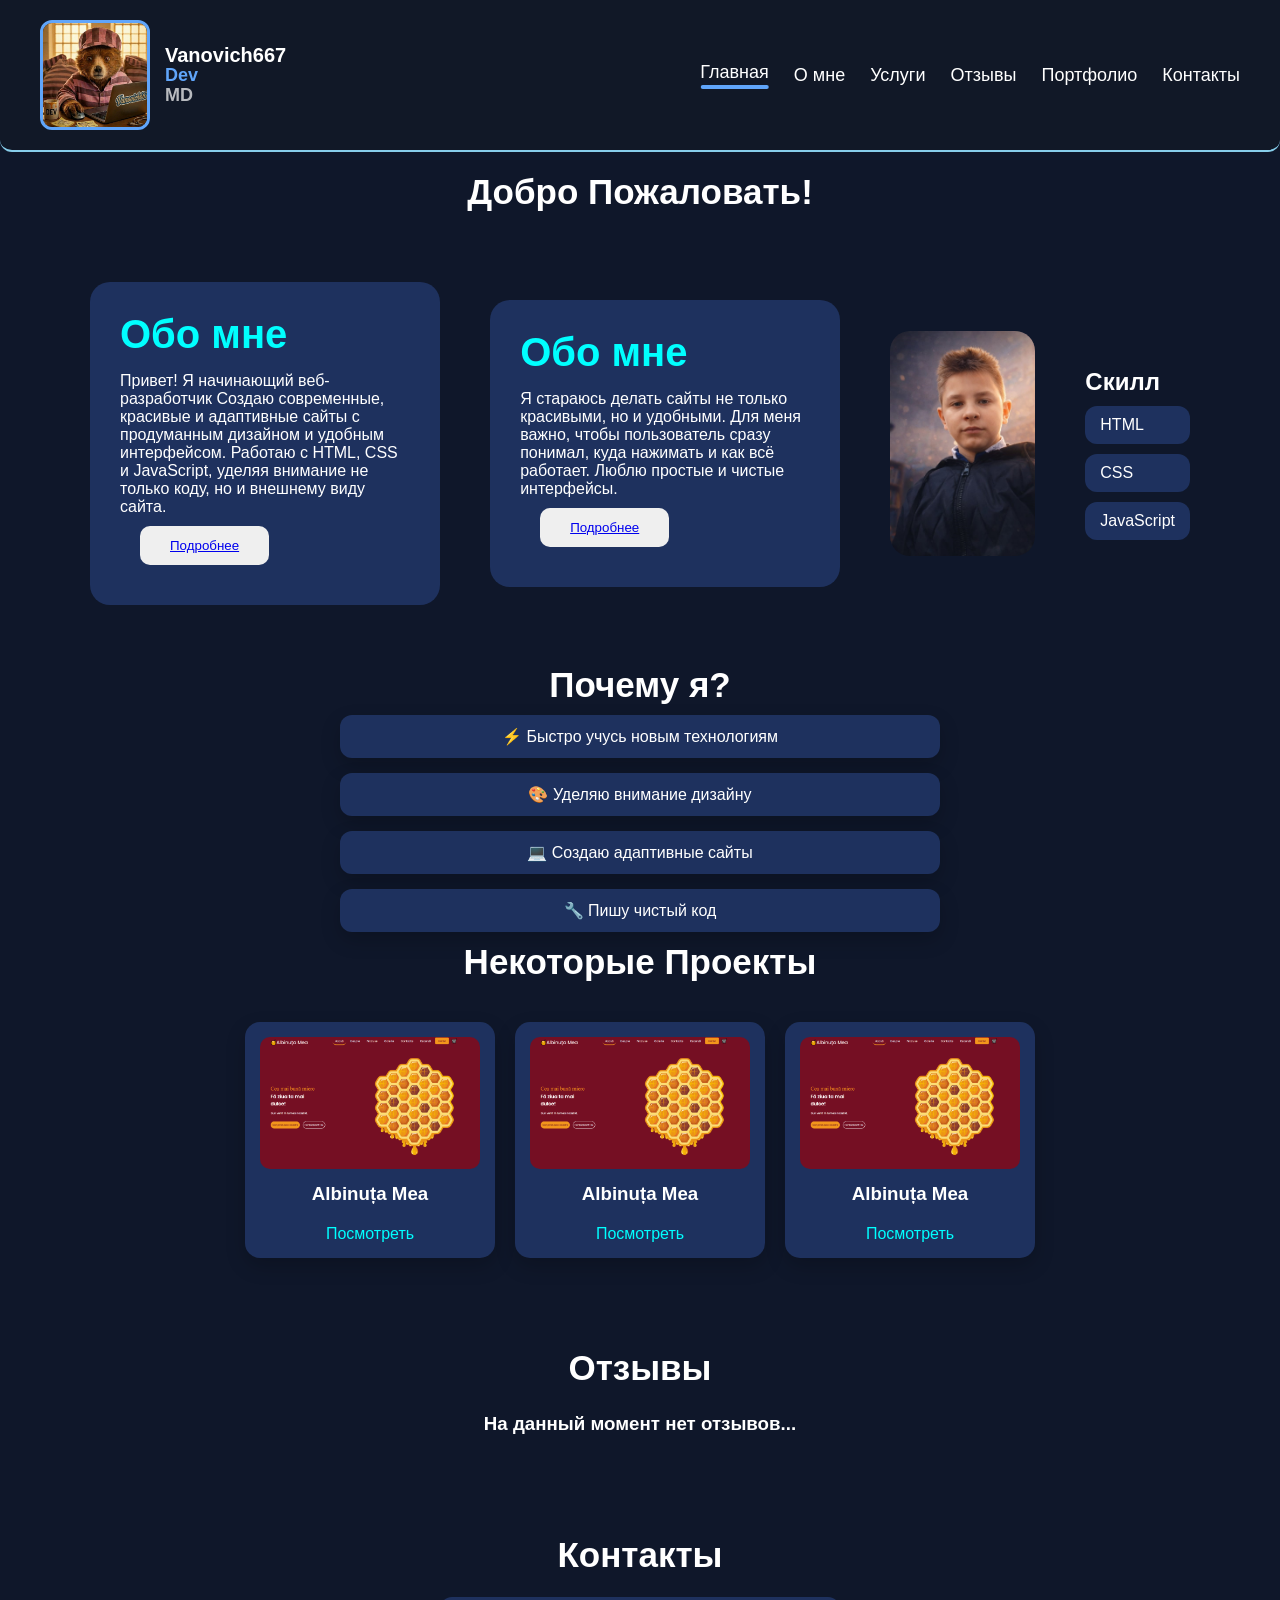
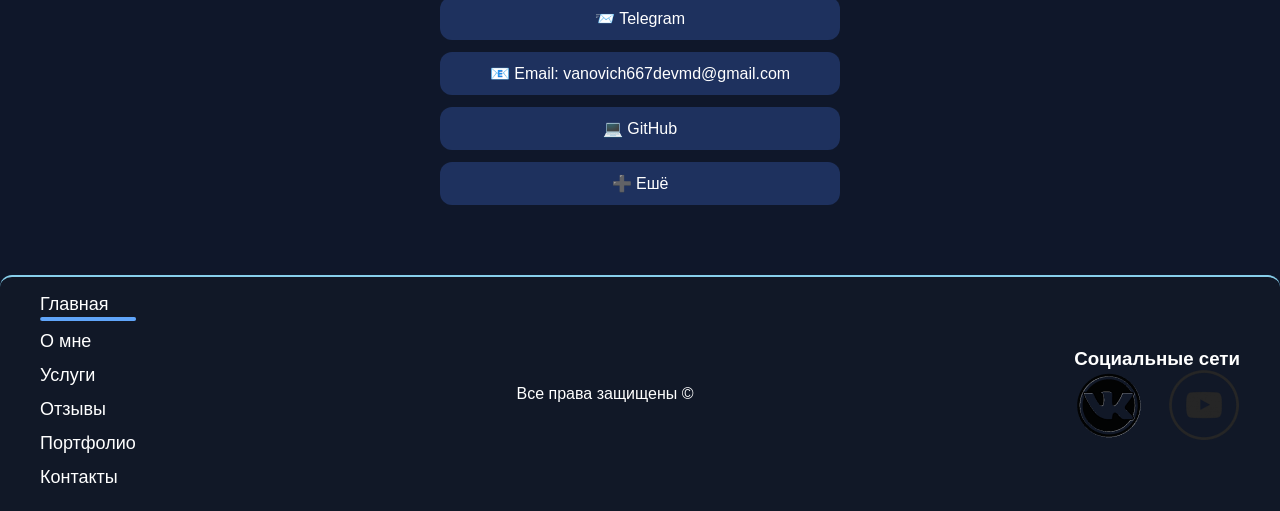
==== index.html @ cbd2749c "Add files via upload" ====
<!DOCTYPE html>
<html lang="ru">
<head>
    <meta charset="UTF-8">
    <meta name="viewport" content="width=device-width, initial-scale=1.0">
    <title>Vanovich667 Dev MD</title>

    <link rel="icon" href="favicon.ico">
    <link rel="icon" type="image/png" href="img/Logo.jpeg">

    <link rel="stylesheet" href="css/styles.css">
</head>
<body>

<header>
    <div class="logo">
    <img src="../img/Logo.jpeg" alt="Logo">

    <div class="logo-text">
        <span>Vanovich667</span>
        <span>Dev</span>
        <span>MD</span>
    </div>
</div>

    <nav class="menu" id="menu">
        <a href="index.html" class="active">Главная</a>
        <a href="pages/about.html">О мне</a>
        <a href="pages/services.html">Услуги</a>
        <a href="pages/reviews.html">Отзывы</a>
        <a href="pages/portfolio.html">Портфолио</a>
        <a href="pages/contacts.html">Контакты</a>
    </nav>

    <div class="burger" id="burger" onclick="openMenu()">
        <span></span>
        <span></span>
        <span></span>
    </div>
</header>

<main>
    <h2 class="first">Добро Пожаловать!</h2>
    <section class="hero">
    <div class="hero-content">

        <div class="card">
            <h1>Обо мне</h1>

            <p>
                Привет! Я начинающий веб-разработчик
                Создаю современные, красивые и адаптивные сайты с продуманным дизайном и удобным интерфейсом. Работаю с HTML, CSS и JavaScript, уделяя внимание не только коду, но и внешнему виду сайта.
            </p>

            <button><a href="pages/about.html">Подробнее</a></button>
        </div>

        <div class="card">
            <h1>Обо мне</h1>

            <p>
                Я стараюсь делать сайты не только красивыми, но и удобными. Для меня важно, чтобы пользователь сразу понимал, куда нажимать и как всё работает. Люблю простые и чистые интерфейсы.
            </p>

            <button><a href="pages/about.html">Подробнее</a></button>
        </div>

        <div class="hero-image">
            <img src="img/HeroIMG.jpeg" alt="Фото">
        </div>

        <div class="skills">
            <h2>Скилл</h2>
    <span>HTML</span>
    <span>CSS</span>
    <span>JavaScript</span>
    </div>

    </div>
</section>


<section class="whyI">
    <h2>Почему я?</h2>

    <div class="features">
    <div class="feature">⚡ Быстро учусь новым технологиям</div>
    <div class="feature">🎨 Уделяю внимание дизайну</div>
    <div class="feature">💻 Создаю адаптивные сайты</div>
    <div class="feature">🔧 Пишу чистый код</div>
</div>
</section>

<section class="projectsSec">
    <h2>Некоторые Проекты</h2>

    <div class="projects">

    <div class="project">
        <img src="img/Miere.png" alt="Проект 1">
        <h3>Albinuța Mea</h3>
        <a href="https://maxim604.github.io/Miere/" target="_blank">Посмотреть</a>
    </div>

    <div class="project">
        <img src="img/Miere.png" alt="Проект 1">
        <h3>Albinuța Mea</h3>
        <a href="https://maxim604.github.io/Miere/" target="_blank">Посмотреть</a>
    </div>

    <div class="project">
        <img src="img/Miere.png" alt="Проект 1">
        <h3>Albinuța Mea</h3>
        <a href="https://maxim604.github.io/Miere/" target="_blank">Посмотреть</a>
    </div>

</div>
</section>

<section class="reviews">

    <div class="reviews">
    <h2>Отзывы</h2>

    <h3>На данный момент нет отзывов...</h3>

    <!-- <div class="review">
        <p>“Отличный начинающий разработчик, делает аккуратные и красивые сайты.”</p>
        <span>— Друг / клиент</span>
    </div>

    <div class="review">
        <p>“Хорошо понимает дизайн и быстро учится новым технологиям.”</p>
        <span>— Учебный проект</span>
    </div>

    <div class="review">
        <p>“Сайт получился современным и удобным.”</p>
        <span>— Пользователь</span>
    </div>
</div> -->
</section>

<section class="contacts">

    <div class="contact">
    <h2>Контакты</h2>

    <a href=" https://t.me/vanovich667devmd" target="_blank">📨 Telegram</a>
    <a href="https://mail.google.com/mail/" target="_blank">📧 Email: vanovich667devmd@gmail.com</a>
    <a href="https://github.com/vano604" target="_blank">💻 GitHub</a>
    <a href="pages/contacts.html">➕ Ешё</a>
    </div>

</section>

</main>

<footer>
    <nav class="menu2" id="menu2">
        <a href="index.html" class="active">Главная</a>
        <a href="pages/about.html">О мне</a>
        <a href="pages/services.html">Услуги</a>
        <a href="pages/reviews.html">Отзывы</a>
        <a href="pages/portfolio.html">Портфолио</a>
        <a href="pages/contacts.html">Контакты</a>
    </nav>

    <div class="prava">
        <p>Все права защищены &copy;</p>
    </div>

    <div class="socials">
        <h3>Социальные сети</h3>

        <div class="social">
        <a href="https://vk.com/page-777107_28406709" target="_blank" class="vk-link">
            <img src="img/vklogo.png" class="img1">
            <img src="img/vklogo2.png" class="img2">
        </a>
        <a href="https://www.youtube.com/@Vanovich667" target="_blank" class="yt-link">
            <img src="img/ytlogo.png" class="img1">
            <img src="img/ytlogo2.png" class="img2">
        </a>
        </div>
    </div>

</footer>

<div class="overlay" id="overlay"></div>

<script src="js/script.js"></script>
</body>
</html>
---- css/styles.css ----
*{
    margin:0;
    padding:0;
    box-sizing:border-box;
}

body{
    font-family:Arial,sans-serif;
    background:#0f172a;
    color:white;
}

img {
    max-width: 100%;
    max-height: 100%;
}


header{
    display:flex;
    justify-content:space-between;
    align-items:center;
    padding:20px 40px;
    background:#111827;
    border-bottom: 2px solid skyblue;
    border-radius: 0 0 12px 12px;
    margin-bottom: 20px;
}

main {
    min-height: 100vh;
}

footer{
    margin-top: 20px;
    display:flex;
    justify-content:space-between;
    align-items:center;
    padding:20px 40px;
    background:#111827;
    border-top: 2px solid skyblue;
    border-radius: 12px 12px 0 0;
}

footer .menu2{
    display:flex;
    flex-direction:column;
    gap:10px;
}

.logo{
    display:flex;
    align-items:center;
    gap:15px;
}

/* картинка */
.logo img{
    width:110px;
    height:110px;

    border:3px solid #60a5fa;
    border-radius:12px;

    object-fit:cover;
}

/* текст */
.logo-text{
    display:flex;
    flex-direction:column;
    line-height:1.1;
}

/* каждое слово */
.logo-text span{
    font-size:18px;
    font-weight:600;
}

/* можно сделать разный стиль */
.logo-text span:first-child{
    font-size:20px;
}

.logo-text span:nth-child(2){
    color:#60a5fa;
}

.logo-text span:nth-child(3){
    opacity:0.7;
}

/* Меню на ПК */

.menu{
    display:flex;
    gap:25px;
}

.menu a{
    position:relative;

    color:white;
    text-decoration:none;
    font-size:18px;

    transition:0.3s;
}

.menu2{
    display:flex;
    gap:25px;
}

.menu2 a{
    position:relative;

    color:white;
    text-decoration:none;
    font-size:18px;
    margin-bottom: 3px;

    transition:0.3s;
}

/* Линия снизу */
.menu a::after{
    content:"";

    position:absolute;
    left:50%;
    bottom:-6px;

    width:0;
    height:4px;

    background:#60a5fa;

    border-radius:20px;

    transform:translateX(-50%);
    transition:0.3s;
}

/* Hover */
.menu a:hover{
    transform:translateY(-3px);
}

/* Появление линии */
.menu a:hover::after{
    width:100%;
}

/* ACTIVE (главное добавление) */

.menu a.active::after{
    width:100%;
}

.menu a.active{
    transform:translateY(-3px);
}

/*=====*/

.menu2 a::after{
    content:"";

    position:absolute;
    left:50%;
    bottom:-6px;

    width:0;
    height:4px;

    background:#60a5fa;

    border-radius:20px;

    transform:translateX(-50%);
    transition:0.3s;
}

/* Hover */
.menu2 a:hover{
    transform:translateY(-3px);
}

/* Появление линии */
.menu2 a:hover::after{
    width:100%;
}

/* ACTIVE (главное добавление) */

.menu2 a.active::after{
    width:100%;
}

.menu2 a.active{
    transform:translateY(-3px);
}

/* Бургер */

.burger{
    display:none;
    width:35px;
    cursor:pointer;
    z-index:1001;
}

.burger span{
    display:block;
    height:4px;
    background:white;
    margin:6px 0;
    transition:.3s;
}

.burger.activated span:nth-child(1){
    transform:rotate(45deg) translate(7px,7px);
}

.burger.activated span:nth-child(2){
    opacity:0;
}

.burger.activated span:nth-child(3){
    transform:rotate(-45deg) translate(7px,-7px);
}

/* Затемнение */

.overlay{
    position:fixed;
    inset:0;
    background:rgba(0,0,0,.2);
    backdrop-filter:blur(8px);

    opacity:0;
    visibility:hidden;

    transition:.3s;
}

.overlay.show{
    opacity:1;
    visibility:visible;
}

.prava {
    margin: 20px 25px;
}

.social {
    display: flex;
    gap: 25px;
}

/* vk */

.vk-link{
    position:relative;
    display:inline-block;
}

/* обе картинки */
.vk-link img{
    width:70px;
    transition:0.3s;
    display:block;
}

/* вторая картинка сверху первой */
.img2{
    position:absolute;
    top:0;
    left:0;

    opacity:0;
}

/* hover эффект */
.vk-link:hover .img1{
    opacity:0;
}

.vk-link:hover .img2{
    opacity:1;
}

/* yt */

.yt-link{
    position:relative;
    display:inline-block;
}

/* обе картинки */
.yt-link img{
    width:70px;
    transition:0.3s;
    display:block;
}

/* вторая картинка сверху первой */
.img2{
    position:absolute;
    top:0;
    left:0;

    opacity:0;
}

/* hover эффект */
.yt-link:hover .img1{
    opacity:0;
}

.yt-link:hover .img2{
    opacity:1;
}

/* Hero Div */

.first {
    text-align: center;
    font-size: 35px;
    margin: 20px 30px;
}

.hero {
    display: flex;
    align-items: center;
    justify-content: center;
    padding: 50px;
}

.hero-content {
    display: flex;
    align-items: center;
    justify-content: center;
    gap: 50px;
    width: 100%;
    max-width: 1100px;
}

.card {
    background: #1e315e;
    padding: 30px;
    border-radius: 20px;
    width: 60%;
    max-width: 500px;
}

.card h1 {
    margin-bottom: 15px;
    font-size: clamp(28px, 4vw, 40px);
    color: aqua;
}

.card button {
    padding: 12px 30px;
    border: none;
    border-radius: 10px;
    cursor: pointer;
    margin: 10px 20px;
}

.hero-image img {
    width: clamp(180px, 25vw, 300px);
    border-radius: 20px;
    display: block;
}

.skills {
    display: flex;
    flex-direction: column;
    gap: 10px;
    margin-top: 20px;
}

.skills span {
    background: #1e315e;
    padding: 10px 15px;
    border-radius: 12px;
}

.whyI h2 {
    text-align: center;
    font-size: 35px;
    margin: 10px 20px;
}

.features {
    display: flex;
    flex-direction: column;
    align-items: center;
    gap: 15px;
}

.feature {
    background: #1e315e;
    color: white;
    padding: 12px 18px;
    border-radius: 12px;
    box-shadow: 0 8px 20px rgba(0,0,0,0.2);
    font-size: 16px;

    width: 90%;
    max-width: 600px;

    text-align: center;
    transition: 0.3s ease;
}

.feature:hover {
    transform: translateX(8px);
    background: #2a467f;
}

.projectsSec h2 {
    text-align: center;
    font-size: 35px;
    margin: 10px 20px;
}

.projects {
    display: flex;
    flex-wrap: wrap;
    justify-content: center;
    gap: 20px;
    margin-top: 40px;
}

.project {
    background: #1e315e;
    border-radius: 15px;
    padding: 15px;
    width: 250px;
    text-align: center;
    box-shadow: 0 8px 20px rgba(0,0,0,0.2);
    transition: 0.3s ease;
}

.project:hover {
    transform: translateY(-8px);
    background: #2a467f;
}

.project img {
    width: 100%;
    border-radius: 10px;
}

.project h3 {
    margin: 10px 0;
    color: white;
}

.project a {
    display: inline-block;
    margin-top: 5px;
    color: aqua;
    text-decoration: none;
}

.project a:hover {
    text-decoration: underline;
}

.reviews h2 {
    text-align: center;
    font-size: 35px;
    margin: 10px 20px;
}

.reviews {
    display: flex;
    flex-direction: column;
    align-items: center;
    gap: 15px;
    margin-top: 40px;
}

.review {
    background: #1e315e;
    color: white;
    padding: 15px 18px;
    border-radius: 12px;
    width: 90vw;
    max-width: 600px;
    text-align: center;
    box-shadow: 0 8px 20px rgba(0,0,0,0.2);
    transition: 0.3s ease;
}

.review p {
    margin-bottom: 10px;
    color: #ddd;
}

.review span {
    font-size: 14px;
    color: aqua;
}

.review:hover {
    transform: translateX(8px);
    background: #2a467f;
}

.contacts h2 {
    text-align: center;
    font-size: 35px;
    margin: 10px 20px;
}

.contact {
    display: flex;
    flex-direction: column;
    align-items: center;
    gap: 12px;
    margin-top: 40px;
}

.contact a {
    background: #1e315e;
    color: white;
    padding: 12px 18px;
    border-radius: 12px;
    width: 90vw;
    max-width: 400px;
    text-align: center;
    text-decoration: none;
    transition: 0.3s ease;
}

.contact a:hover {
    transform: translateX(8px);
    background: #2a467f;
}

.reviews-page h1, .reviews-page h2 {
    text-align: center;
    font-size: 35px;
    margin: 10px 20px;
}

.portfolio {
    text-align: center;
    padding: 50px;
}

.portfolio h1 {
    color: white;
    margin-bottom: 30px;
}

.portfolio-grid {
    display: flex;
    flex-wrap: wrap;
    justify-content: center;
    gap: 20px;
}

.project {
    background: #1e315e;
    width: 250px;
    border-radius: 15px;
    padding: 15px;
    color: white;
    box-shadow: 0 8px 20px rgba(0,0,0,0.2);
    transition: 0.3s ease;
}

.project:hover {
    transform: translateY(-8px);
    background: #2a467f;
}

.project img {
    width: 100%;
    border-radius: 10px;
}

.project h3 {
    margin: 10px 0;
}

.project p {
    font-size: 14px;
    color: #ccc;
}

.project a {
    display: inline-block;
    margin-top: 10px;
    color: aqua;
    text-decoration: none;
}


.contact {
    text-align: center;
    padding: 50px;
    color: white;
}

.contact h1 {
    margin-bottom: 30px;
}

.info-blocks {
    display: flex;
    justify-content: center;
    gap: 20px;
    flex-wrap: wrap;
    margin-bottom: 30px;
}

.info-card {
    background: #1e315e;
    padding: 20px;
    border-radius: 15px;
    width: 250px;
    box-shadow: 0 8px 20px rgba(0,0,0,0.2);
    transition: 0.3s;
}

.info-card:hover {
    transform: translateY(-5px);
    background: #2a467f;
}

.contact-form {
    display: flex;
    flex-direction: column;
    gap: 15px;
    max-width: 500px;
    margin: auto;
}

.contact-form input,
.contact-form textarea {
    padding: 12px;
    border-radius: 10px;
    border: none;
    outline: none;
}

.contact-form textarea {
    min-height: 120px;
    min-width: 300px;
}

.contact-form button {
    background: #1e315e;
    color: white;
    padding: 12px;
    border: none;
    border-radius: 10px;
    cursor: pointer;
    transition: 0.3s;
}

.contact-form button:hover {
    background: #2a467f;
}

.about {
    text-align: center;
    padding: 50px;
    color: white;
}

.about h1 {
    margin-bottom: 30px;
}

.about-card {
    background: #1e315e;
    padding: 25px;
    border-radius: 15px;
    max-width: 750px;
    margin: auto;
    box-shadow: 0 8px 20px rgba(0,0,0,0.2);
}

.about-card p {
    font-size: 18px;   /* 🔥 средний текст */
    line-height: 1.7;
    color: #ddd;
    margin-bottom: 15px;
}

.about-card h3 {
    margin-top: 20px;
    margin-bottom: 10px;
    color: white;
}

.languages {
    margin-top: 15px;
    padding-top: 15px;
    border-top: 1px solid rgba(255,255,255,0.2);
}

.lang-list {
    display: flex;
    justify-content: center;
    gap: 15px;
    flex-wrap: wrap;
    margin-top: 10px;
}

.lang-list span {
    background: #2a467f;
    padding: 10px 15px;
    border-radius: 10px;
    transition: 0.3s;
}

.lang-list span:hover {
    transform: translateY(-5px);
    background: #34579c;
}

.goal, .approach {
    margin-top: 10px;
    padding-top: 10px;
}

.what-i-do {
    margin-top: 20px;
    padding-top: 15px;
    border-top: 1px solid rgba(255,255,255,0.2);
}

.what-i-do p {
    font-size: 17px;
    margin: 8px 0;
    color: #ddd;
    transition: 0.3s;
}

.what-i-do p:hover {
    transform: translateX(5px);
    color: white;
}

.pricing {
    text-align: center;
    padding: 50px;
    color: white;
}

.pricing h1 {
    margin-bottom: 30px;
}

.pricing-grid {
    display: flex;
    flex-wrap: wrap;
    justify-content: center;
    gap: 20px;
}

.price-card {
    background: #1e315e;
    width: 260px;
    padding: 20px;
    border-radius: 15px;
    box-shadow: 0 8px 20px rgba(0,0,0,0.2);
    transition: 0.3s ease;
}

.price-card h3 {
    margin-bottom: 5px;
}

.price-card .en {
    font-size: 14px;
    color: #aaa;
    margin-bottom: 10px;
}

.price-card span {
    display: block;
    margin: 10px 0;
    color: aqua;
    font-weight: bold;
}

.price-card p {
    font-size: 14px;
    color: #ddd;
    line-height: 1.5;
}

.price-card:hover {
    transform: translateY(-8px);
    background: #2a467f;
}

.cta {
    text-align: center;
    padding: 60px 20px;
    color: white;
}

.cta a {
    display: inline-block;
    margin-top: 15px;
    padding: 12px 20px;
    background: #1e315e;
    color: white;
    border-radius: 10px;
    text-decoration: none;
    transition: 0.3s;
}

.cta a:hover {
    background: #2a467f;
    transform: translateY(-5px);
}

hr {
    width: 100%;
}

.bottom-blocks {
    display: flex;
    justify-content: center;
    gap: 20px;
    flex-wrap: wrap; /* чтобы на телефоне уходило вниз */
    margin-top: 40px;
}

/* общая карточка географии */
.geo {
    background: #1e315e;
    padding: 20px;
    border-radius: 15px;
    width: 300px;
    color: white;
    box-shadow: 0 8px 20px rgba(0,0,0,0.2);
}

/* CTA блок */
.cta {
    background: #1e315e;
    padding: 20px;
    border-radius: 15px;
    width: 300px;
    text-align: center;
    color: white;
    box-shadow: 0 8px 20px rgba(0,0,0,0.2);
}

.cta a {
    display: inline-block;
    margin-top: 10px;
    padding: 10px 15px;
    background: #2a467f;
    color: white;
    border-radius: 10px;
    text-decoration: none;
    transition: 0.3s;
}

.cta a:hover {
    transform: translateY(-5px);
    background: #34579c;
}


/* Телефон */

@media (max-width:930px){

    .burger{
        display:block;
    }

    .menu{
        position:fixed;
        top:0;
        right:-50%;

        width:50%;
        height:100vh;

        background:#111827;

        flex-direction:column;
        justify-content:center;
        align-items:center;

        transition:.4s;

        z-index:1000;
    }

    .menu.open{
        right:0;
    }
}

@media (max-width: 970px) {
    .hero-image {
        display: none;
    }

    .hero-content {
        flex-direction: column; /* ВАЖНО: переключаем в колонку */
        align-items: center;
        text-align: center;
    }

    .card {
        width: 100%;
        max-width: 100%;
    }

    .skills {
        flex-direction: column; /* скиллы вниз */
        align-items: center;     /* по центру */
    }
}
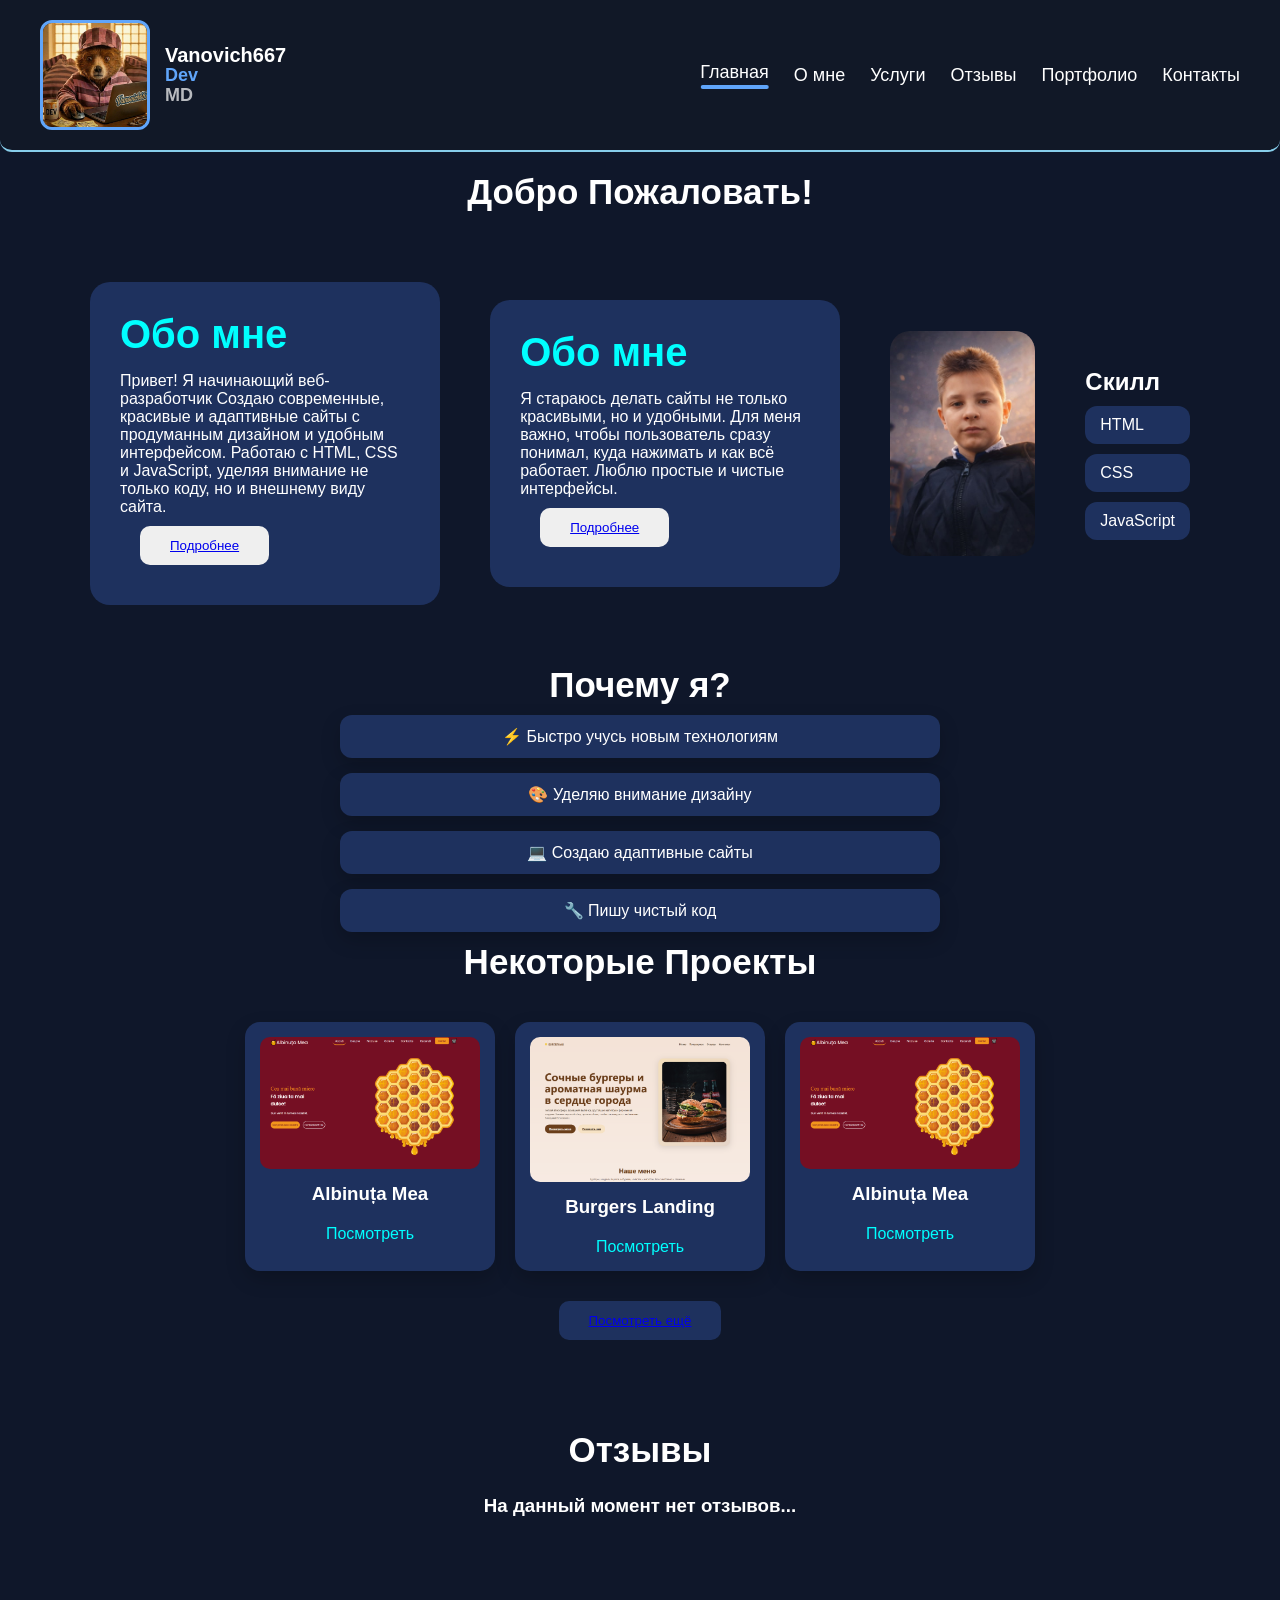
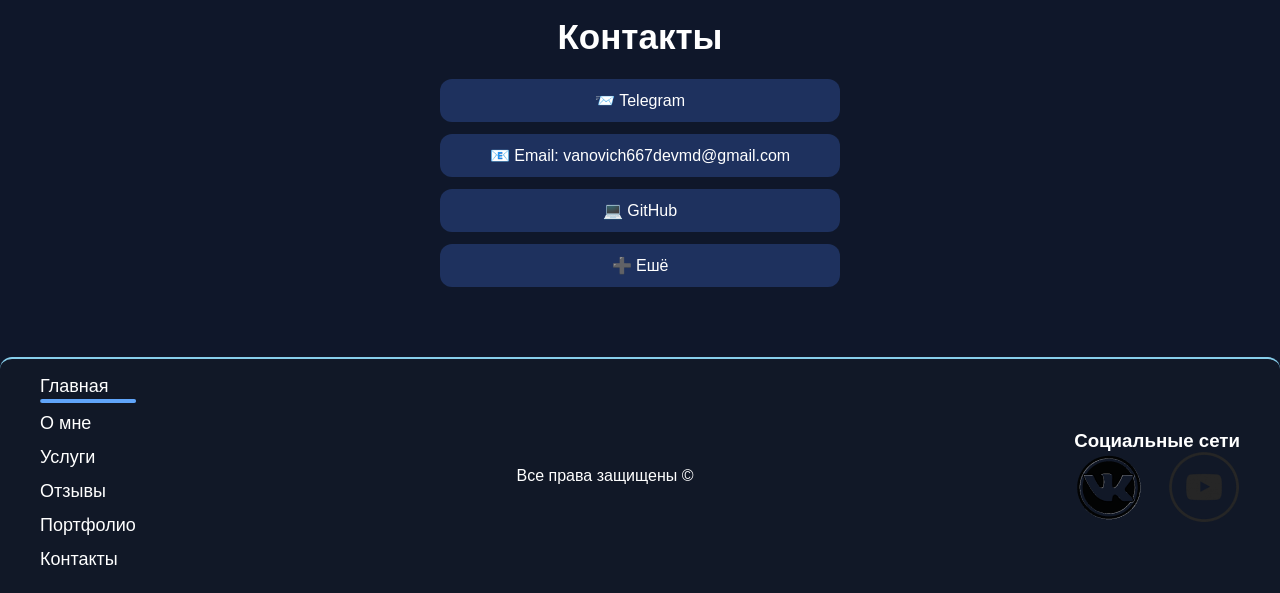
==== commit 226e848d: "Add files via upload" ====
--- a/index.html
+++ b/index.html
@@ -103,9 +103,9 @@
     </div>
 
     <div class="project">
-        <img src="img/Miere.png" alt="Проект 1">
-        <h3>Albinuța Mea</h3>
-        <a href="https://maxim604.github.io/Miere/" target="_blank">Посмотреть</a>
+        <img src="img/Burgers.png" alt="Проект 1">
+        <h3>Burgers Landing</h3>
+        <a href="https://vano604.github.io/Burgers/" target="_blank">Посмотреть</a>
     </div>
 
     <div class="project">
@@ -115,6 +115,11 @@
     </div>
 
 </div>
+
+<div class="butonprojects">
+    <button><a href="pages/portfolio.html">Посмотреть ещё</a></button>
+</div>
+
 </section>
 
 <section class="reviews">
--- a/css/styles.css
+++ b/css/styles.css
@@ -877,6 +877,22 @@
     background: #34579c;
 }
 
+.butonprojects {
+    text-align: center;
+    margin-top: 30px;
+}
+
+.butonprojects button {
+    padding: 12px 30px;
+    border: none;
+    border-radius: 10px;
+    cursor: pointer;
+    background: #1e315e;
+    color: white;
+    transition: 0.3s;
+    text-decoration: none;
+}
+
 
 /* Телефон */
 
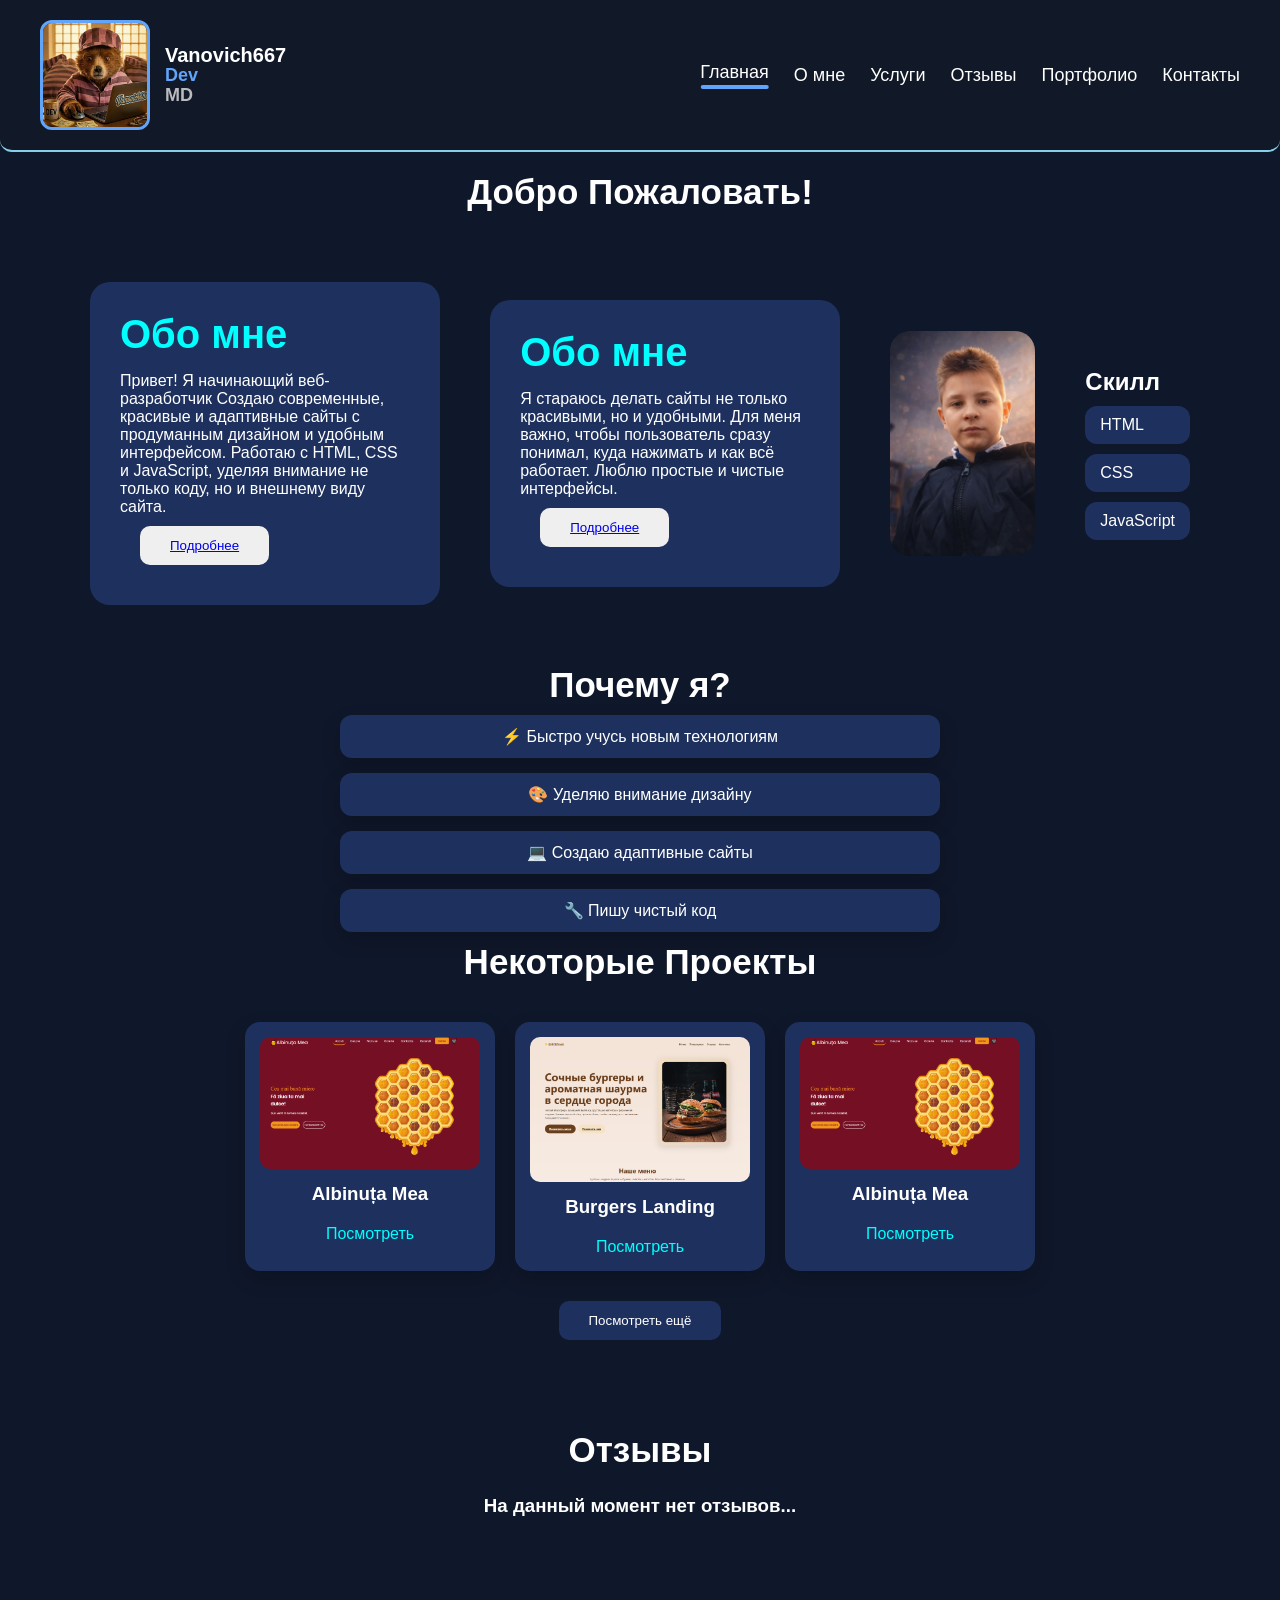
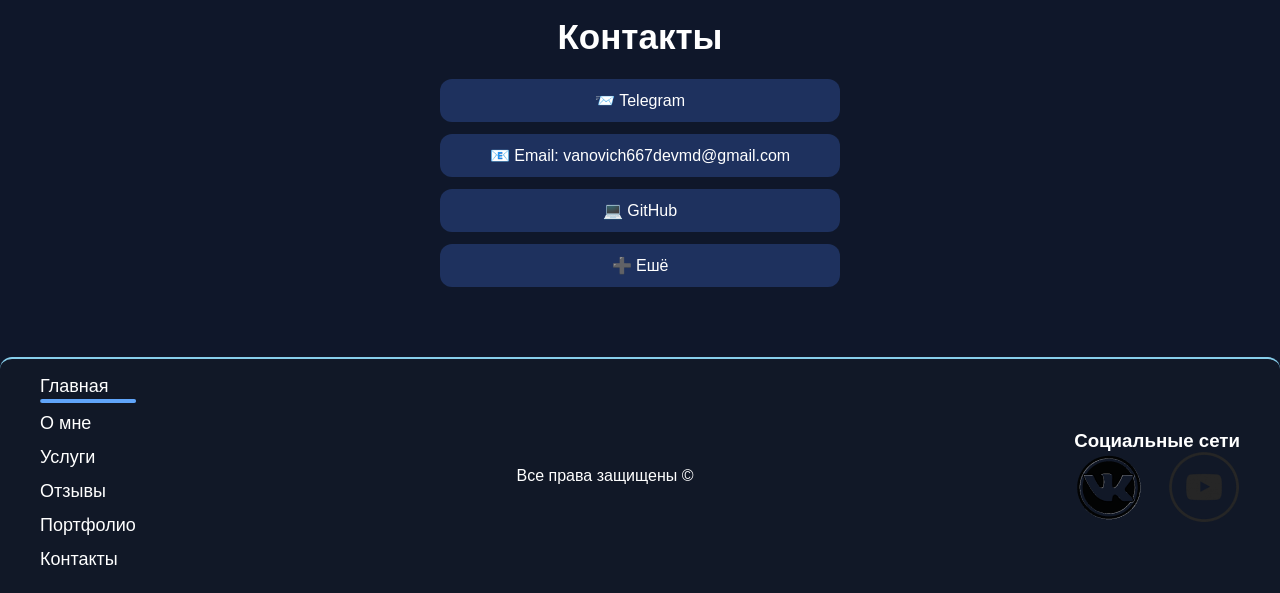
==== commit 60edcccb: "Add files via upload" ====
--- a/index.html
+++ b/index.html
@@ -14,7 +14,7 @@
 
 <header>
     <div class="logo">
-    <img src="../img/Logo.jpeg" alt="Logo">
+    <img src="img/Logo.jpeg" alt="Logo">
 
     <div class="logo-text">
         <span>Vanovich667</span>
@@ -117,7 +117,7 @@
 </div>
 
 <div class="butonprojects">
-    <button><a href="pages/portfolio.html">Посмотреть ещё</a></button>
+    <button onclick="window.location.href='pages/portfolio.html'">Посмотреть ещё</button>
 </div>
 
 </section>
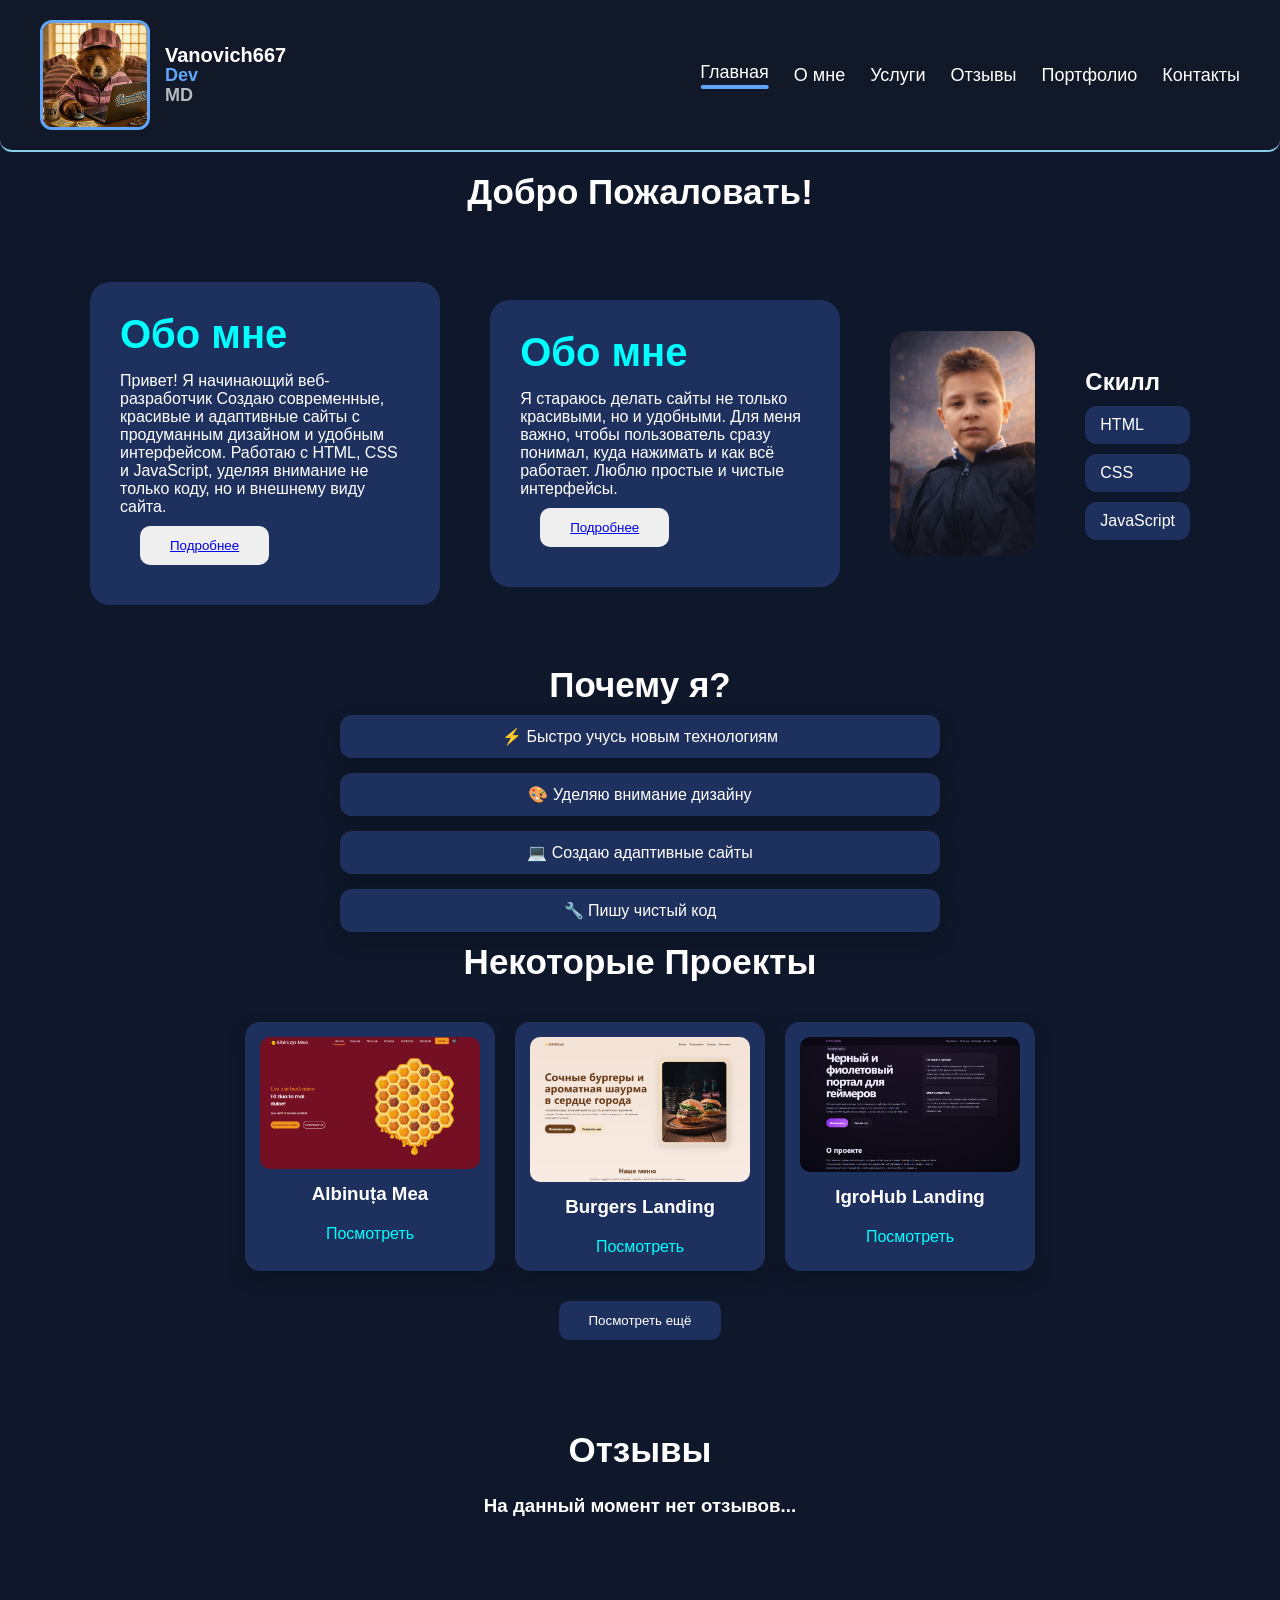
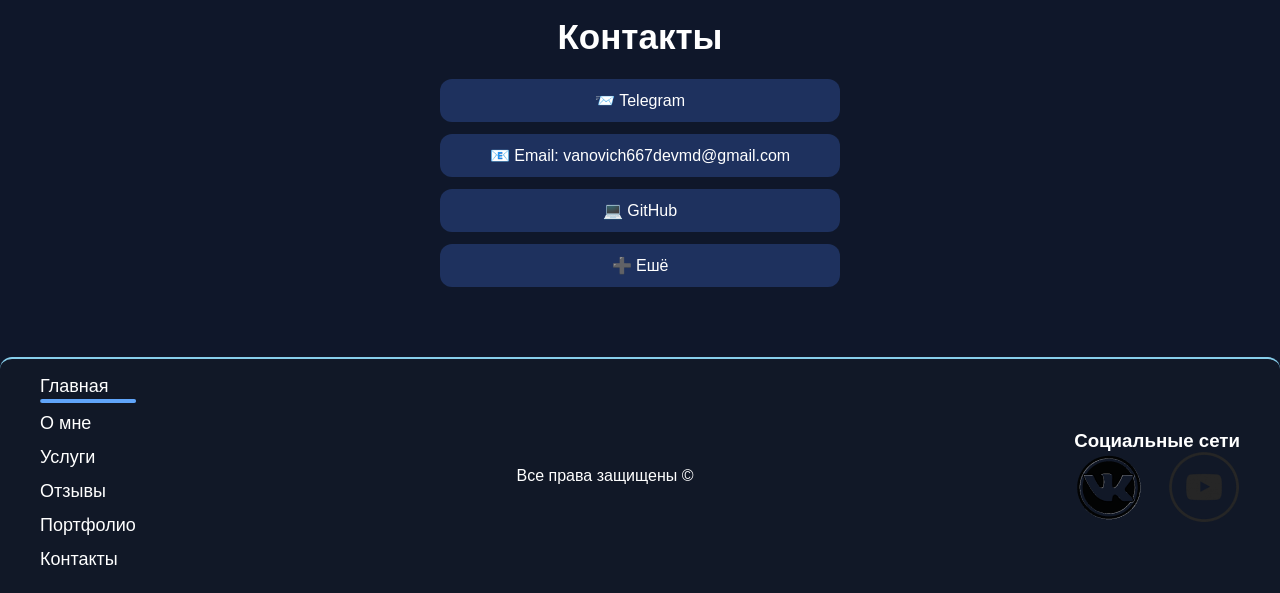
==== commit 6d019c4b: "Add files via upload" ====
--- a/index.html
+++ b/index.html
@@ -109,9 +109,9 @@
     </div>
 
     <div class="project">
-        <img src="img/Miere.png" alt="Проект 1">
-        <h3>Albinuța Mea</h3>
-        <a href="https://maxim604.github.io/Miere/" target="_blank">Посмотреть</a>
+        <img src="img/IgroHub.png" alt="Проект 1">
+        <h3>IgroHub Landing</h3>
+        <a href="https://vano604.github.io/IgroHub/" target="_blank">Посмотреть</a>
     </div>
 
 </div>
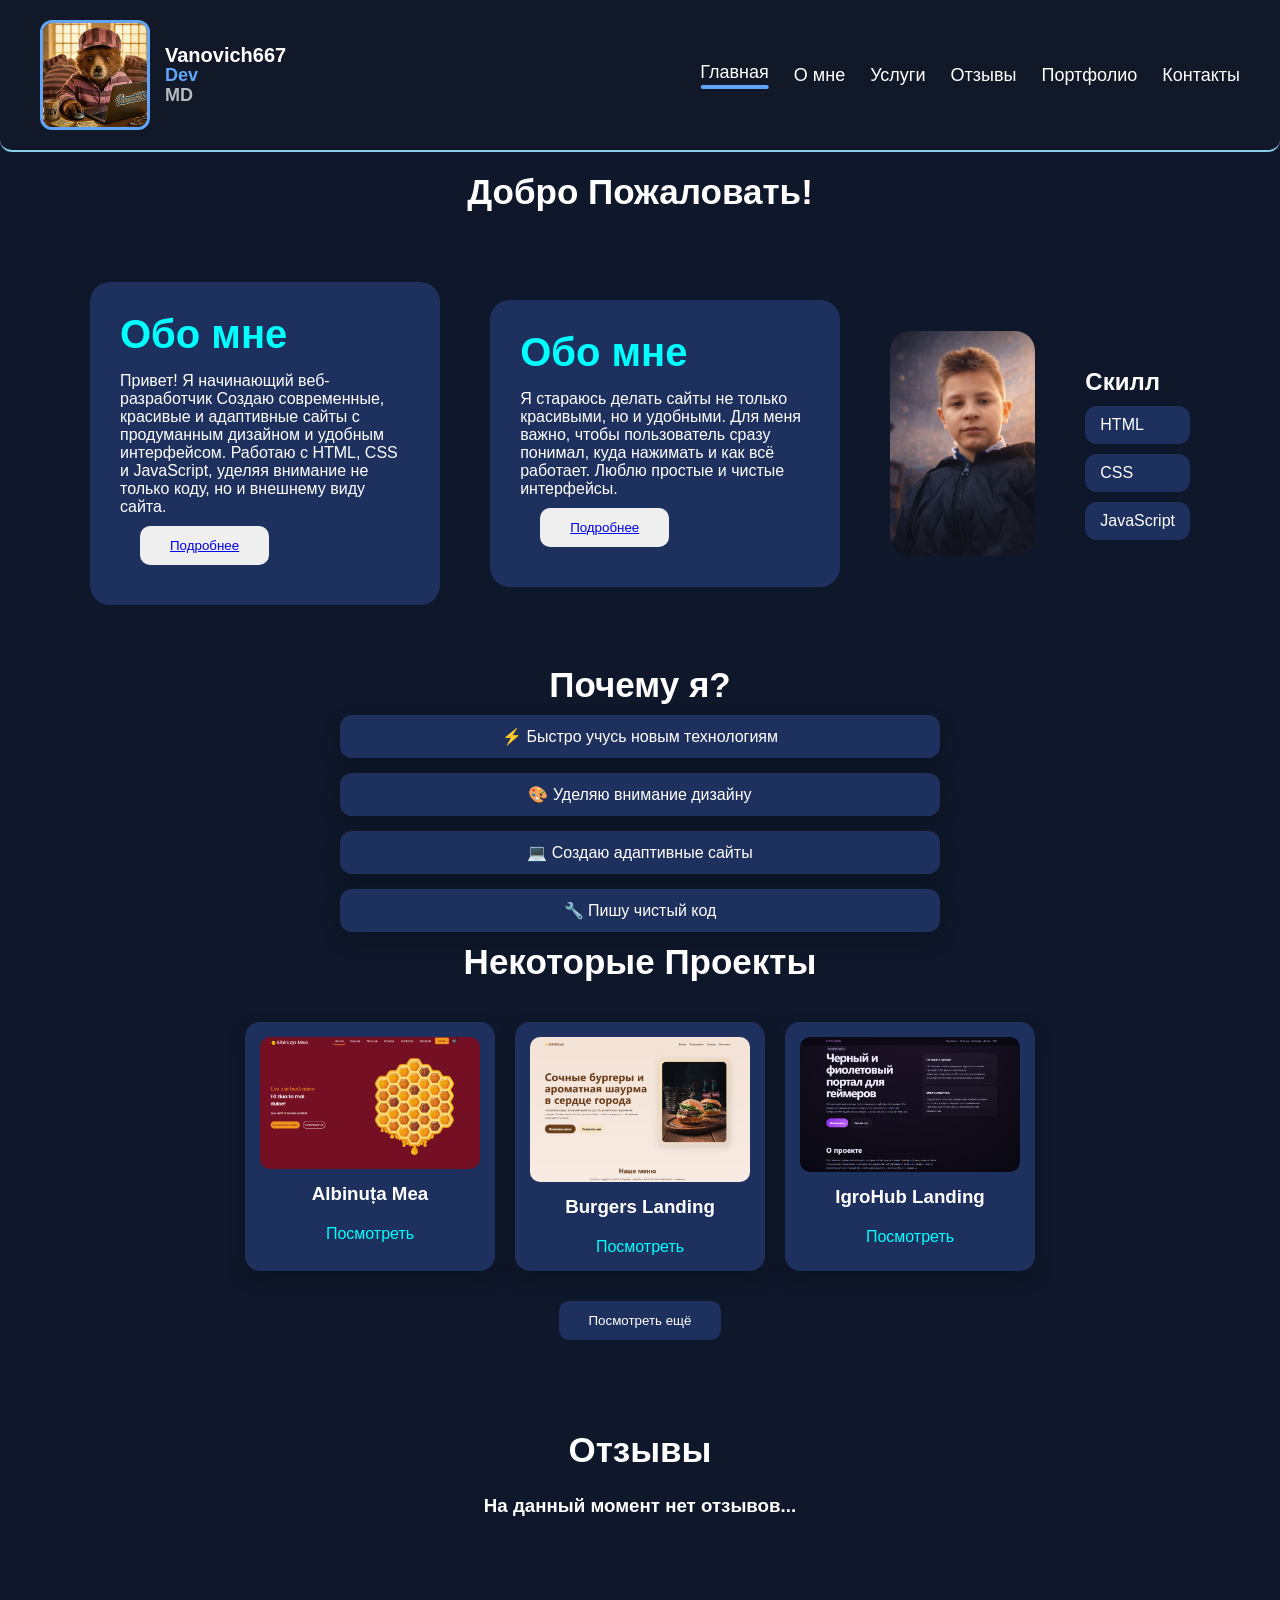
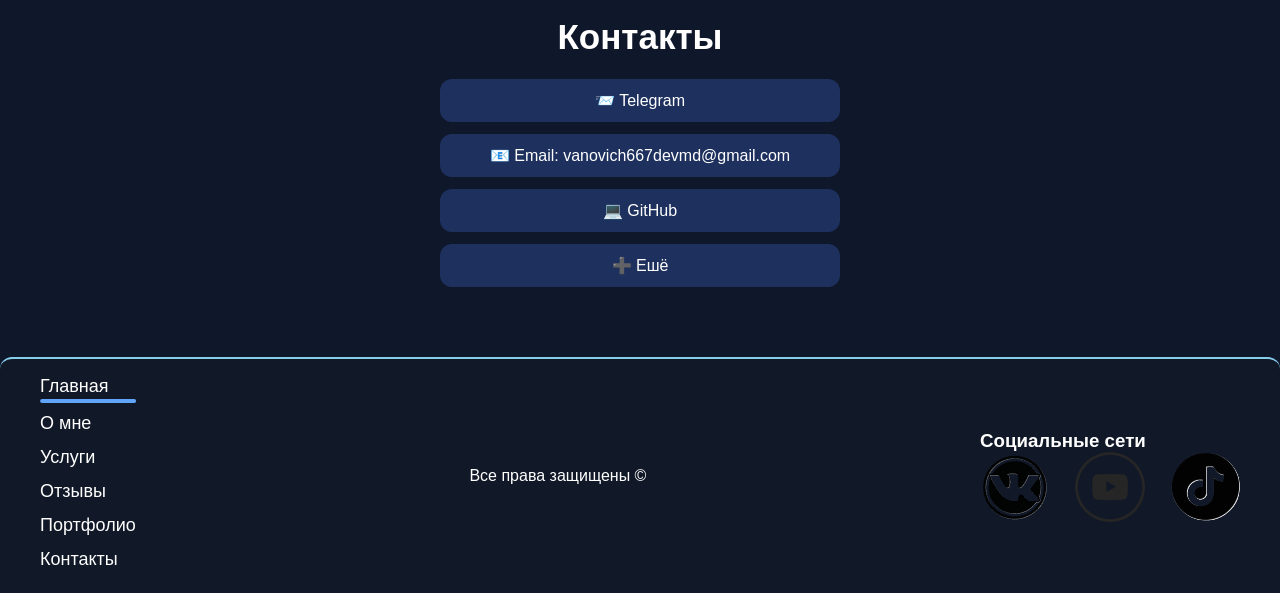
==== commit 6c0338ec: "Add files via upload" ====
--- a/index.html
+++ b/index.html
@@ -187,6 +187,10 @@
             <img src="img/ytlogo.png" class="img1">
             <img src="img/ytlogo2.png" class="img2">
         </a>
+         <a href="https://tiktok.com/@vanovich667.dev.md" target="_blank" class="tt-link">
+            <img src="img/ttlogo.png" class="img1">
+            <img src="img/ttlogo2.png" class="img2">
+        </a>
         </div>
     </div>
 
--- a/css/styles.css
+++ b/css/styles.css
@@ -324,6 +324,40 @@
     opacity:1;
 }
 
+/* tt */
+
+.tt-link{
+    position:relative;
+    display:inline-block;
+}
+
+/* обе картинки */
+.tt-link img{
+    width:70px;
+    transition:0.3s;
+    display:block;
+}
+
+/* вторая картинка сверху первой */
+.img2{
+    position:absolute;
+    top:0;
+    left:0;
+
+    opacity:0;
+}
+
+/* hover эффект */
+.tt-link:hover .img1{
+    opacity:0;
+}
+
+.tt-link:hover .img2{
+    opacity:1;
+}
+
+
+
 /* Hero Div */
 
 .first {
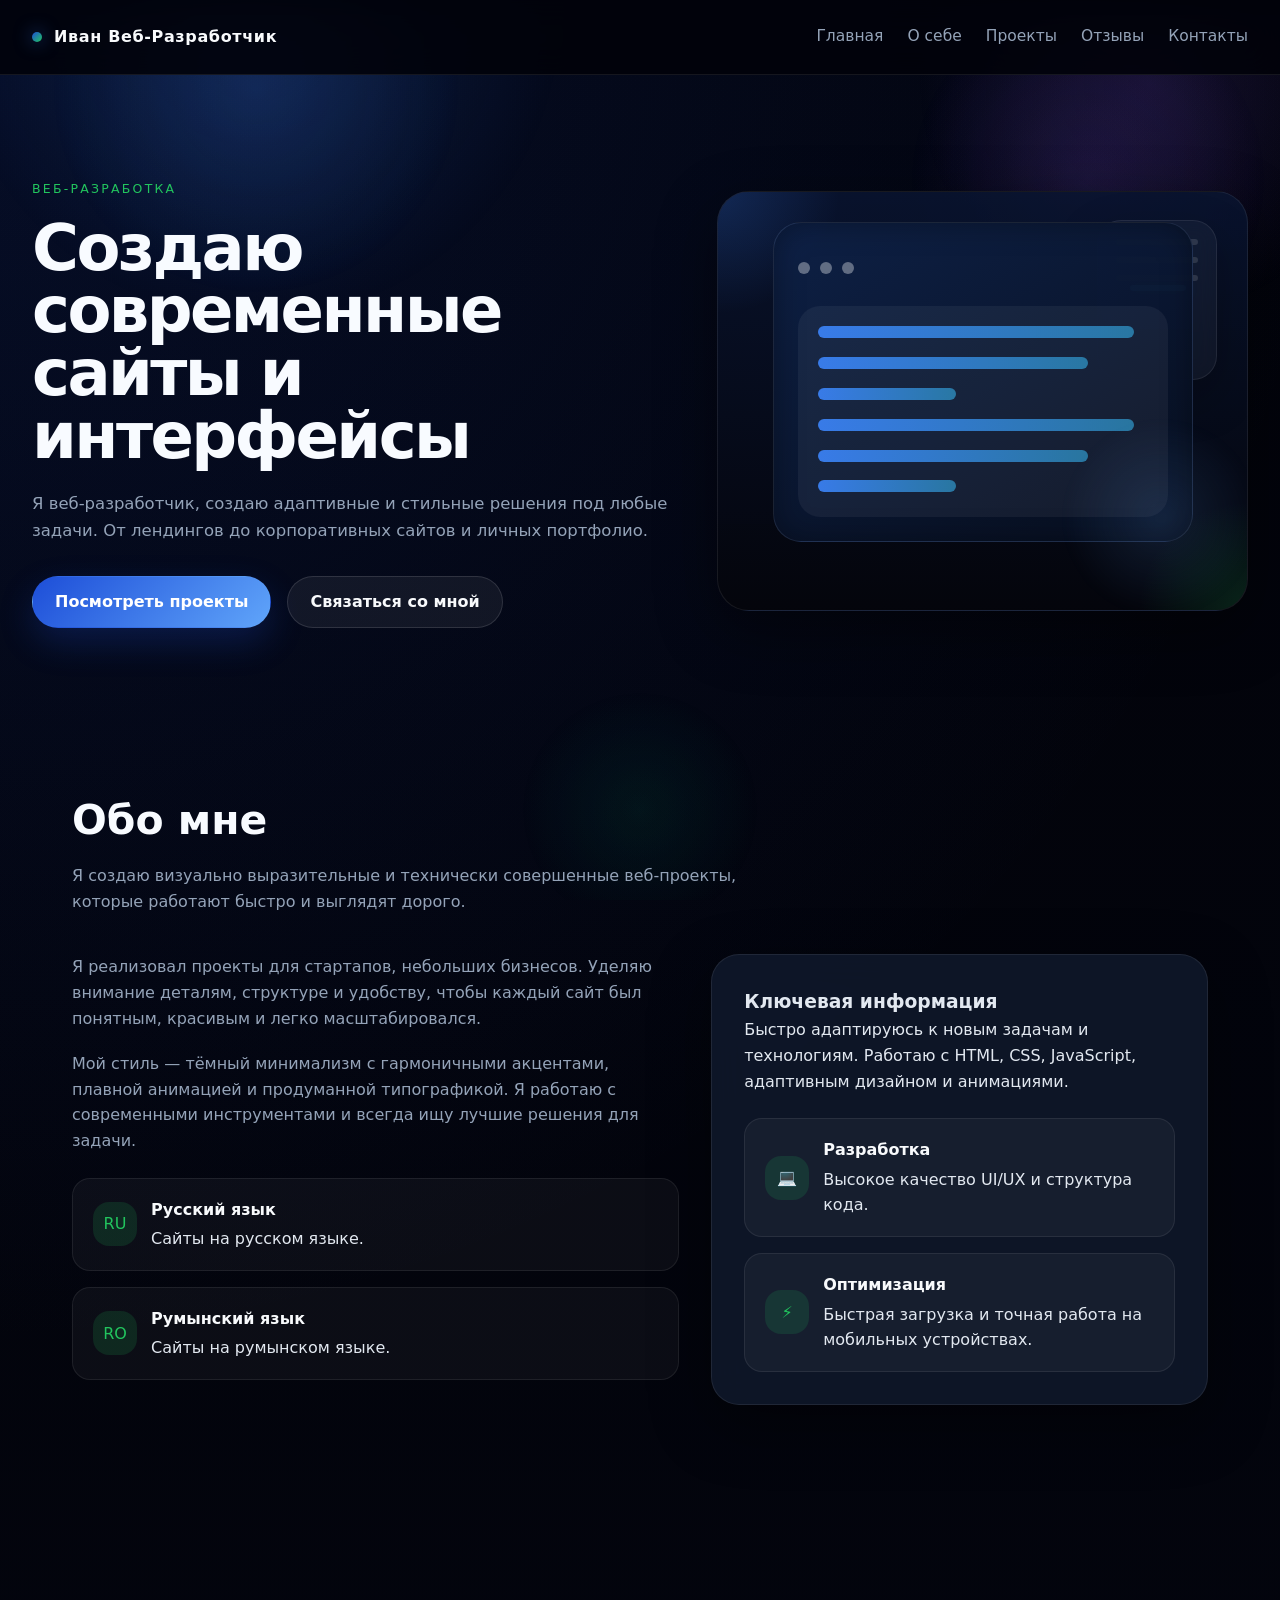
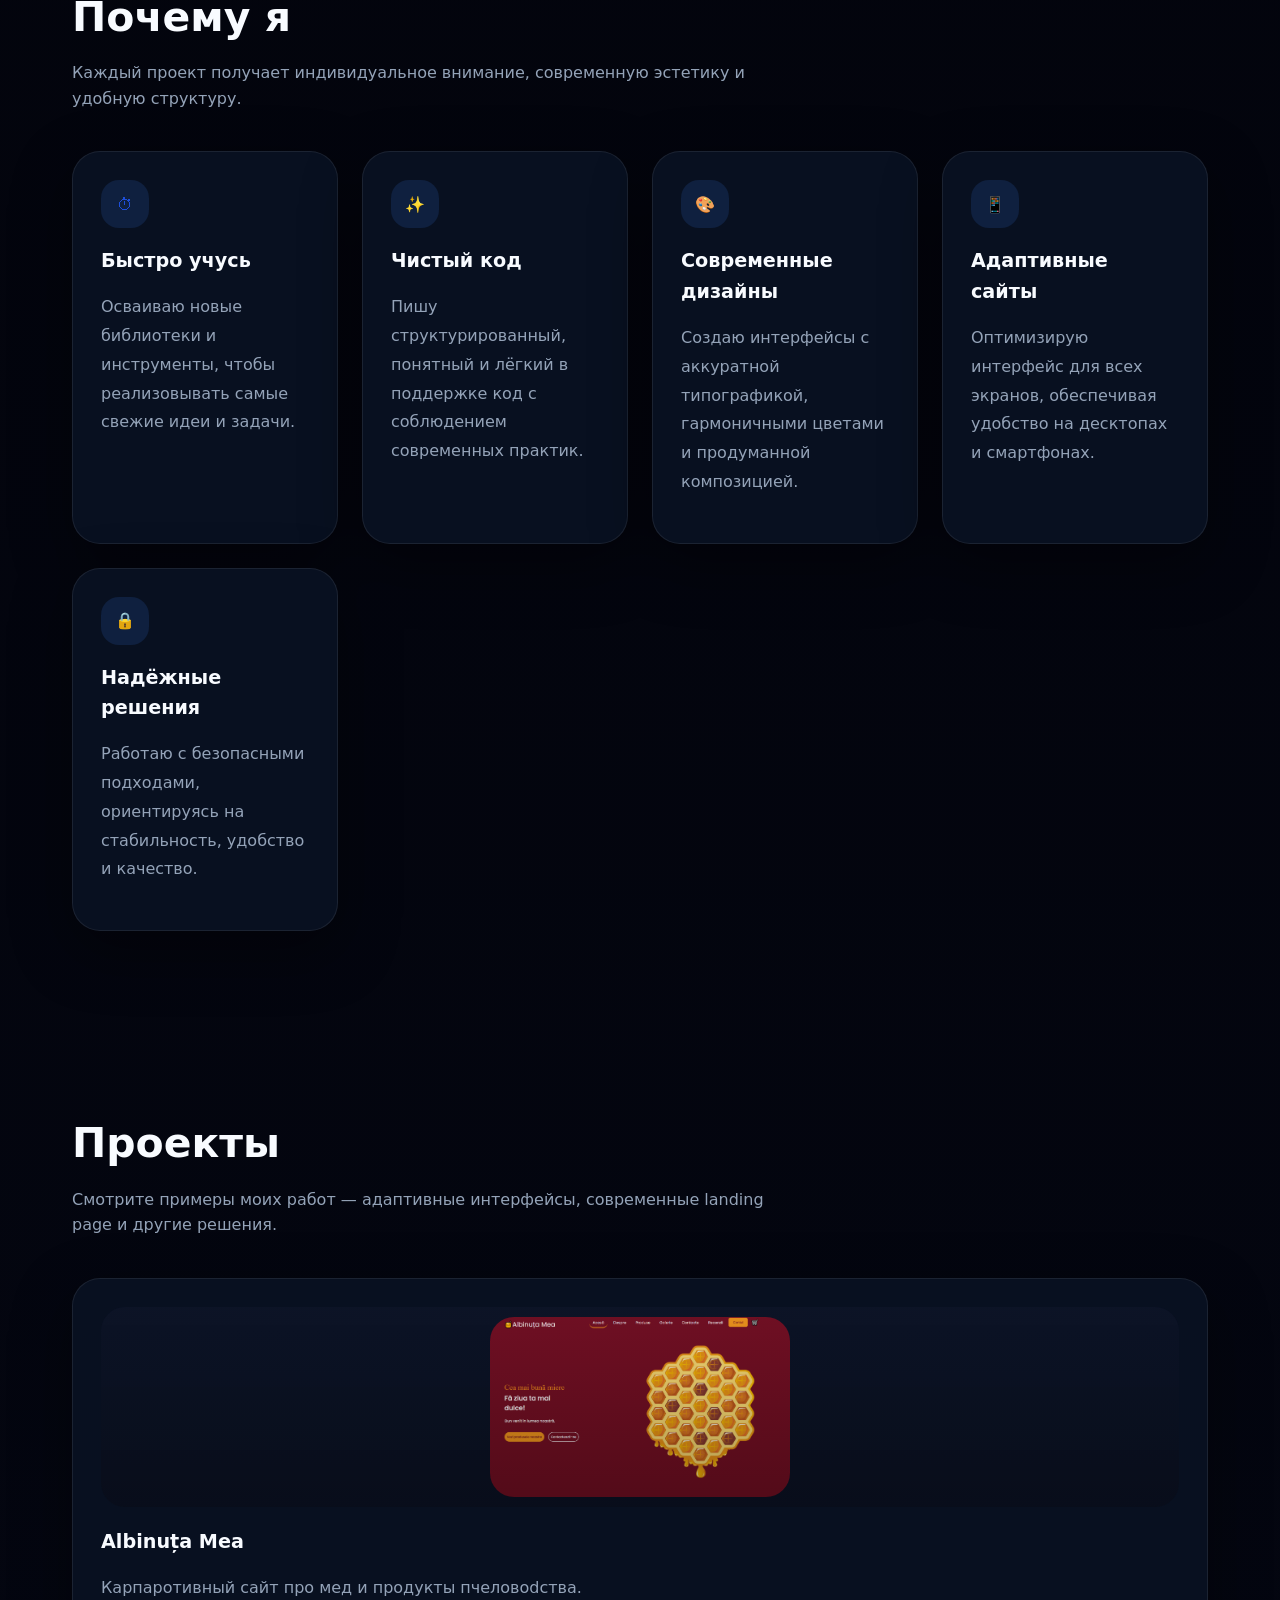
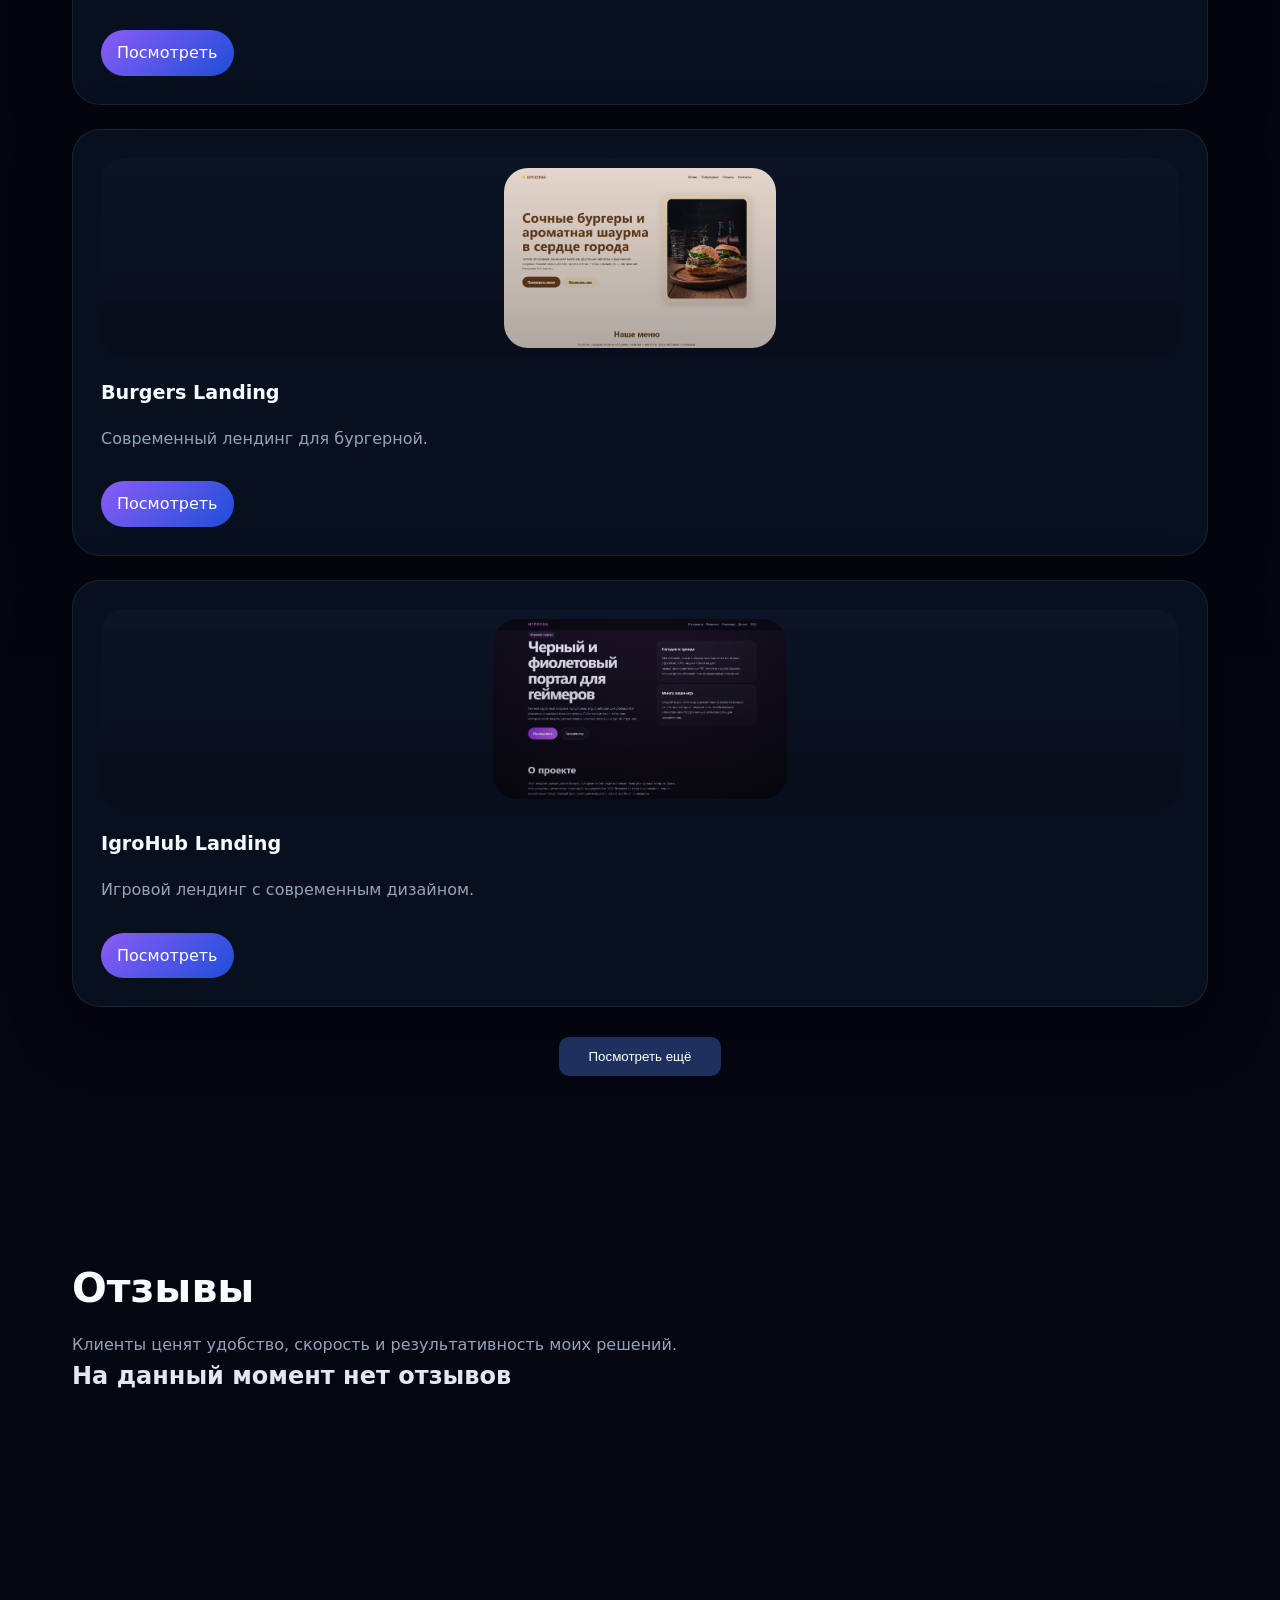
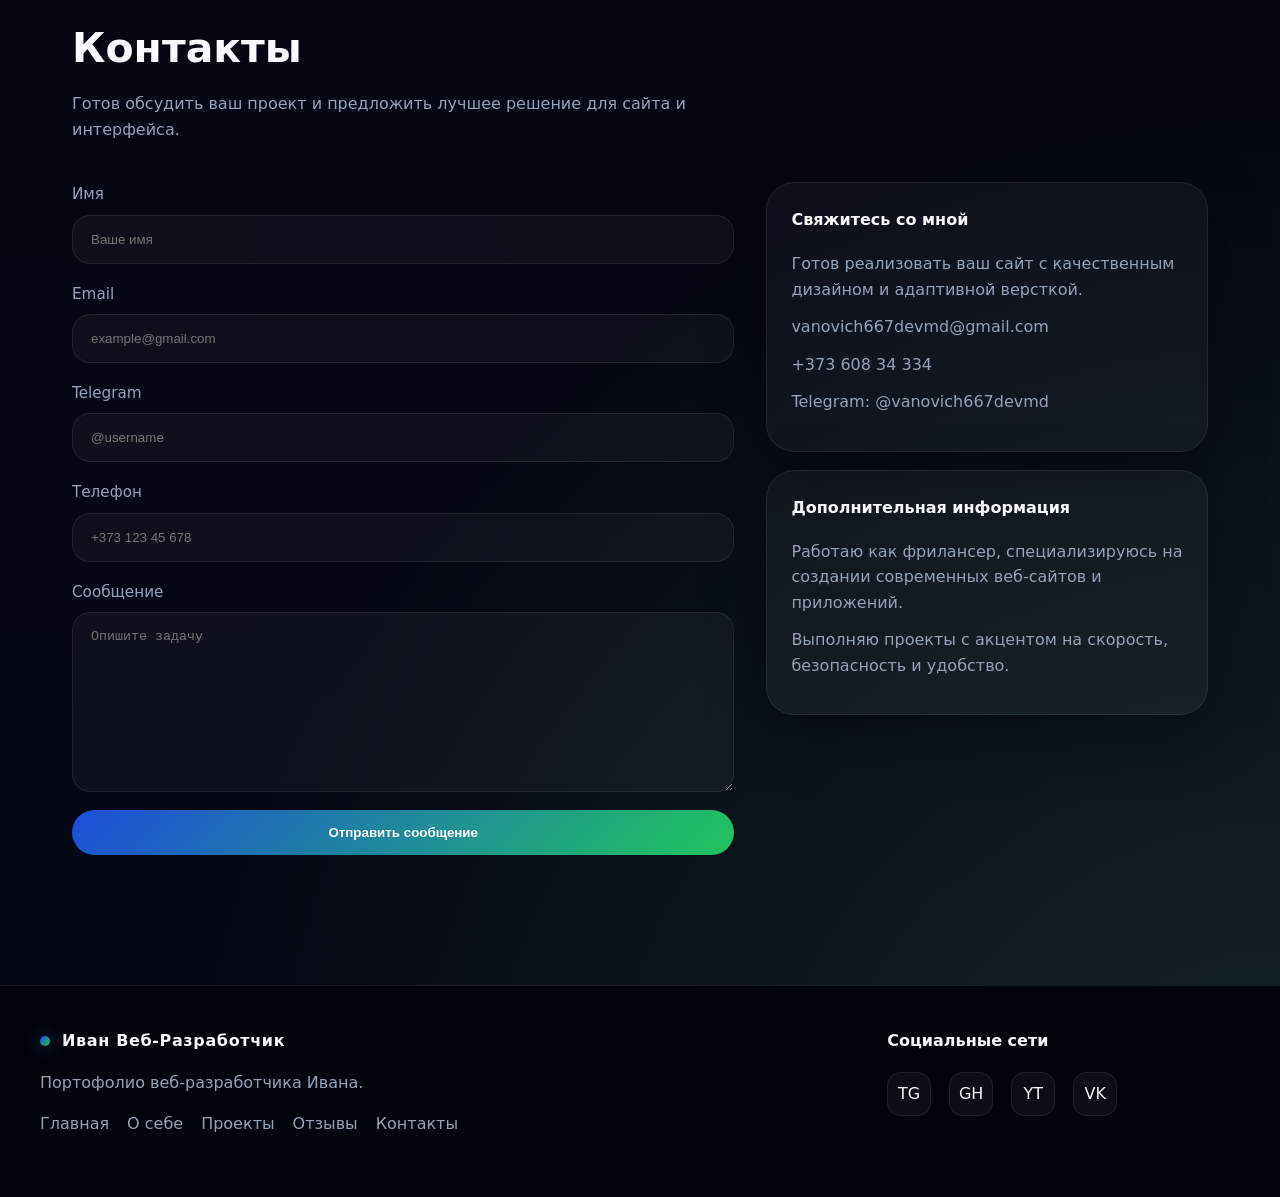
==== commit c51620bf: "Add files via upload" ====
--- a/index.html
+++ b/index.html
@@ -1,203 +1,311 @@
 <!DOCTYPE html>
 <html lang="ru">
 <head>
-    <meta charset="UTF-8">
-    <meta name="viewport" content="width=device-width, initial-scale=1.0">
-    <title>Vanovich667 Dev MD</title>
-
-    <link rel="icon" href="favicon.ico">
-    <link rel="icon" type="image/png" href="img/Logo.jpeg">
-
-    <link rel="stylesheet" href="css/styles.css">
+  <meta charset="UTF-8" />
+  <meta name="viewport" content="width=device-width, initial-scale=1.0" />
+  <title>Vanovich667 Dev MD</title>
+    <link rel="stylesheet" href="css/styles.css" />
 </head>
 <body>
-
-<header>
-    <div class="logo">
-    <img src="img/Logo.jpeg" alt="Logo">
-
-    <div class="logo-text">
-        <span>Vanovich667</span>
-        <span>Dev</span>
-        <span>MD</span>
-    </div>
-</div>
-
-    <nav class="menu" id="menu">
-        <a href="index.html" class="active">Главная</a>
-        <a href="pages/about.html">О мне</a>
-        <a href="pages/services.html">Услуги</a>
+  <div class="page-wrap">
+    <header class="topbar">
+      <div class="logo">Иван Веб-Разработчик</div>
+      <nav class="nav-links">
+        <a href="#home">Главная</a>
+        <a href="pages/about.html">О себе</a>
+        <a href="pages/projects.html">Проекты</a>
         <a href="pages/reviews.html">Отзывы</a>
-        <a href="pages/portfolio.html">Портфолио</a>
         <a href="pages/contacts.html">Контакты</a>
-    </nav>
-
-    <div class="burger" id="burger" onclick="openMenu()">
+      </nav>
+      <button class="burger" type="button" aria-label="Меню">
         <span></span>
-        <span></span>
-        <span></span>
-    </div>
-</header>
-
-<main>
-    <h2 class="first">Добро Пожаловать!</h2>
-    <section class="hero">
-    <div class="hero-content">
-
-        <div class="card">
-            <h1>Обо мне</h1>
-
-            <p>
-                Привет! Я начинающий веб-разработчик
-                Создаю современные, красивые и адаптивные сайты с продуманным дизайном и удобным интерфейсом. Работаю с HTML, CSS и JavaScript, уделяя внимание не только коду, но и внешнему виду сайта.
-            </p>
-
-            <button><a href="pages/about.html">Подробнее</a></button>
-        </div>
-
-        <div class="card">
-            <h1>Обо мне</h1>
-
-            <p>
-                Я стараюсь делать сайты не только красивыми, но и удобными. Для меня важно, чтобы пользователь сразу понимал, куда нажимать и как всё работает. Люблю простые и чистые интерфейсы.
-            </p>
-
-            <button><a href="pages/about.html">Подробнее</a></button>
-        </div>
-
-        <div class="hero-image">
-            <img src="img/HeroIMG.jpeg" alt="Фото">
-        </div>
-
-        <div class="skills">
-            <h2>Скилл</h2>
-    <span>HTML</span>
-    <span>CSS</span>
-    <span>JavaScript</span>
-    </div>
-
-    </div>
-</section>
-
-
-<section class="whyI">
-    <h2>Почему я?</h2>
-
-    <div class="features">
-    <div class="feature">⚡ Быстро учусь новым технологиям</div>
-    <div class="feature">🎨 Уделяю внимание дизайну</div>
-    <div class="feature">💻 Создаю адаптивные сайты</div>
-    <div class="feature">🔧 Пишу чистый код</div>
-</div>
-</section>
-
-<section class="projectsSec">
-    <h2>Некоторые Проекты</h2>
-
-    <div class="projects">
-
-    <div class="project">
-        <img src="img/Miere.png" alt="Проект 1">
+      </button>
+      <div class="mobile-menu" id="mobileMenu">
+        <a href="#home">Главная</a>
+        <a href="pages/about.html">О себе</a>
+        <a href="pages/projects.html">Проекты</a>
+        <a href="pages/reviews.html">Отзывы</a>
+        <a href="pages/contacts.html">Контакты</a>
+      </div>
+    </header>
+
+    <main>
+      <section id="home" class="hero">
+        <div class="hero-text">
+          <span class="hero-pretitle">Веб-разработка</span>
+          <h1 class="hero-heading">Создаю современные сайты и интерфейсы</h1>
+          <p class="hero-description">Я веб-разработчик, создаю адаптивные и стильные решения под любые задачи. От лендингов до корпоративных сайтов и личных портфолио.</p>
+          <div class="hero-actions">
+            <a class="button-primary" href="#projects">Посмотреть проекты</a>
+            <a class="button-secondary" href="#contact">Связаться со мной</a>
+          </div>
+        </div>
+        <div class="hero-visual">
+          <div class="visual-glow"></div>
+          <div class="code-card">
+            <span></span>
+            <span></span>
+            <span></span>
+            <div class="code-lines"></div>
+          </div>
+          <div class="hero-frame">
+            <div class="screen">
+              <div class="screen-top">
+                <span></span><span></span><span></span>
+              </div>
+              <div class="screen-code">
+                <div class="screen-line long"></div>
+                <div class="screen-line medium"></div>
+                <div class="screen-line short"></div>
+                <div class="screen-line long"></div>
+                <div class="screen-line medium"></div>
+                <div class="screen-line short"></div>
+              </div>
+            </div>
+          </div>
+          <div class="hero-decor"></div>
+        </div>
+      </section>
+
+      <section id="about" class="section about">
+        <div class="section-head">
+          <div>
+            <h2 class="section-title">Обо мне</h2>
+            <p class="section-subtitle">Я создаю визуально выразительные и технически совершенные веб-проекты, которые работают быстро и выглядят дорого.</p>
+          </div>
+        </div>
+        <div class="about-grid">
+          <div class="about-text">
+            <p>Я реализовал проекты для стартапов, небольших бизнесов. Уделяю внимание деталям, структуре и удобству, чтобы каждый сайт был понятным, красивым и легко масштабировался.</p>
+            <p>Мой стиль — тёмный минимализм с гармоничными акцентами, плавной анимацией и продуманной типографикой. Я работаю с современными инструментами и всегда ищу лучшие решения для задачи.</p>
+            <div class="info-list">
+              <div class="info-item">
+                <div class="info-icon">RU</div>
+                <div>
+                  <strong>Русский язык</strong>
+                  Сайты на русском языке.
+                </div>
+              </div>
+              <div class="info-item">
+                <div class="info-icon">RO</div>
+                <div>
+                  <strong>Румынский язык</strong>
+                  Сайты на румынском языке.
+                </div>
+              </div>
+            </div>
+          </div>
+          <div class="glass-card">
+            <h3>Ключевая информация</h3>
+            <p>Быстро адаптируюсь к новым задачам и технологиям. Работаю с HTML, CSS, JavaScript, адаптивным дизайном и анимациями.</p>
+            <div class="info-list">
+              <div class="info-item">
+                <div class="info-icon">💻</div>
+                <div>
+                  <strong>Разработка</strong>
+                  Высокое качество UI/UX и структура кода.
+                </div>
+              </div>
+              <div class="info-item">
+                <div class="info-icon">⚡</div>
+                <div>
+                  <strong>Оптимизация</strong>
+                  Быстрая загрузка и точная работа на мобильных устройствах.
+                </div>
+              </div>
+            </div>
+          </div>
+        </div>
+      </section>
+
+      <section id="why" class="section why">
+        <div class="section-head">
+          <div>
+            <h2 class="section-title">Почему я</h2>
+            <p class="section-subtitle">Каждый проект получает индивидуальное внимание, современную эстетику и удобную структуру.</p>
+          </div>
+        </div>
+        <div class="reason-grid">
+          <div class="reason-card">
+            <div class="reason-icon">⏱</div>
+            <h3>Быстро учусь</h3>
+            <p>Осваиваю новые библиотеки и инструменты, чтобы реализовывать самые свежие идеи и задачи.</p>
+          </div>
+          <div class="reason-card">
+            <div class="reason-icon">✨</div>
+            <h3>Чистый код</h3>
+            <p>Пишу структурированный, понятный и лёгкий в поддержке код с соблюдением современных практик.</p>
+          </div>
+          <div class="reason-card">
+            <div class="reason-icon">🎨</div>
+            <h3>Современные дизайны</h3>
+            <p>Создаю интерфейсы с аккуратной типографикой, гармоничными цветами и продуманной композицией.</p>
+          </div>
+          <div class="reason-card">
+            <div class="reason-icon">📱</div>
+            <h3>Адаптивные сайты</h3>
+            <p>Оптимизирую интерфейс для всех экранов, обеспечивая удобство на десктопах и смартфонах.</p>
+          </div>
+          <div class="reason-card">
+            <div class="reason-icon">🔒</div>
+            <h3>Надёжные решения</h3>
+            <p>Работаю с безопасными подходами, ориентируясь на стабильность, удобство и качество.</p>
+          </div>
+        </div>
+      </section>
+
+      <section id="projects" class="section projects">
+        <div class="section-head">
+          <div>
+            <h2 class="section-title">Проекты</h2>
+            <p class="section-subtitle">Смотрите примеры моих работ — адаптивные интерфейсы, современные landing page и другие решения.</p>
+          </div>
+        </div>
+        <div class="project-grid">
+
+    <div class="project-card">
+        <div class="project-image">
+            <img src="img/Miere.png" alt="Проект 1">
+        </div>
         <h3>Albinuța Mea</h3>
+        <p>Карпаротивный сайт про мед и продукты пчеловodства.</p>
         <a href="https://maxim604.github.io/Miere/" target="_blank">Посмотреть</a>
     </div>
 
-    <div class="project">
-        <img src="img/Burgers.png" alt="Проект 1">
+    <div class="project-card">
+        <div class="project-image">
+            <img src="img/Burgers.png" alt="Проект 2">
+        </div>
         <h3>Burgers Landing</h3>
+        <p>Современный лендинг для бургерной.</p>
         <a href="https://vano604.github.io/Burgers/" target="_blank">Посмотреть</a>
     </div>
 
-    <div class="project">
-        <img src="img/IgroHub.png" alt="Проект 1">
+    <div class="project-card">
+        <div class="project-image">
+            <img src="img/IgroHub.png" alt="Проект 3">
+        </div>
         <h3>IgroHub Landing</h3>
+        <p>Игровой лендинг с современным дизайном.</p>
         <a href="https://vano604.github.io/IgroHub/" target="_blank">Посмотреть</a>
     </div>
 
 </div>
 
 <div class="butonprojects">
-    <button onclick="window.location.href='pages/portfolio.html'">Посмотреть ещё</button>
+    <button onclick="window.location.href='pages/projects.html'">Посмотреть ещё</button>
 </div>
-
-</section>
-
-<section class="reviews">
-
-    <div class="reviews">
-    <h2>Отзывы</h2>
-
-    <h3>На данный момент нет отзывов...</h3>
-
-    <!-- <div class="review">
-        <p>“Отличный начинающий разработчик, делает аккуратные и красивые сайты.”</p>
-        <span>— Друг / клиент</span>
-    </div>
-
-    <div class="review">
-        <p>“Хорошо понимает дизайн и быстро учится новым технологиям.”</p>
-        <span>— Учебный проект</span>
-    </div>
-
-    <div class="review">
-        <p>“Сайт получился современным и удобным.”</p>
-        <span>— Пользователь</span>
-    </div>
-</div> -->
-</section>
-
-<section class="contacts">
-
-    <div class="contact">
-    <h2>Контакты</h2>
-
-    <a href=" https://t.me/vanovich667devmd" target="_blank">📨 Telegram</a>
-    <a href="https://mail.google.com/mail/" target="_blank">📧 Email: vanovich667devmd@gmail.com</a>
-    <a href="https://github.com/vano604" target="_blank">💻 GitHub</a>
-    <a href="pages/contacts.html">➕ Ешё</a>
-    </div>
-
-</section>
-
-</main>
-
-<footer>
-    <nav class="menu2" id="menu2">
-        <a href="index.html" class="active">Главная</a>
-        <a href="pages/about.html">О мне</a>
-        <a href="pages/services.html">Услуги</a>
-        <a href="pages/reviews.html">Отзывы</a>
-        <a href="pages/portfolio.html">Портфолио</a>
-        <a href="pages/contacts.html">Контакты</a>
-    </nav>
-
-    <div class="prava">
-        <p>Все права защищены &copy;</p>
-    </div>
-
-    <div class="socials">
-        <h3>Социальные сети</h3>
-
-        <div class="social">
-        <a href="https://vk.com/page-777107_28406709" target="_blank" class="vk-link">
-            <img src="img/vklogo.png" class="img1">
-            <img src="img/vklogo2.png" class="img2">
-        </a>
-        <a href="https://www.youtube.com/@Vanovich667" target="_blank" class="yt-link">
-            <img src="img/ytlogo.png" class="img1">
-            <img src="img/ytlogo2.png" class="img2">
-        </a>
-         <a href="https://tiktok.com/@vanovich667.dev.md" target="_blank" class="tt-link">
-            <img src="img/ttlogo.png" class="img1">
-            <img src="img/ttlogo2.png" class="img2">
-        </a>
-        </div>
-    </div>
-
-</footer>
-
-<div class="overlay" id="overlay"></div>
-
-<script src="js/script.js"></script>
+      </section>
+
+      <section id="reviews" class="section reviews">
+        <div class="section-head">
+          <div>
+            <h2 class="section-title">Отзывы</h2>
+            <p class="section-subtitle">Клиенты ценят удобство, скорость и результативность моих решений.</p>
+            <h2>На данный момент нет отзывов</h2>
+          </div>
+        </div>
+        <!-- <div class="review-grid">
+          <article class="review-card">
+            <div class="review-meta">
+              <strong>Алексей, маркетолог</strong>
+              <div class="stars">★★★★★</div>
+            </div>
+            <p>Проект был завершен быстро, дизайн отлично соответствует бренду. Сайт работает стабильно и красиво.</p>
+          </article>
+          <article class="review-card">
+            <div class="review-meta">
+              <strong>Мария, владелец магазина</strong>
+              <div class="stars">★★★★★</div>
+            </div>
+            <p>Профессиональный подход и внимательное отношение к деталям. Удобная админка и адаптивный интерфейс.</p>
+          </article>
+          <article class="review-card">
+            <div class="review-meta">
+              <strong>Игорь, руководитель</strong>
+              <div class="stars">★★★★★</div>
+            </div>
+            <p>Отличное выполнение задачи, понятные сроки и прозрачная коммуникация. Рекомендую для сложных проектов.</p>
+          </article>
+        </div> -->
+      </section>
+
+      <section id="contact" class="section contact">
+        <div class="section-head">
+          <div>
+            <h2 class="section-title">Контакты</h2>
+            <p class="section-subtitle">Готов обсудить ваш проект и предложить лучшее решение для сайта и интерфейса.</p>
+          </div>
+        </div>
+        <div class="contact-grid">
+          <form class="contact-form" id="contactForm">
+            <label>
+              Имя
+              <input type="text" name="name" placeholder="Ваше имя" required />
+            </label>
+            <label>
+              Email
+              <input type="email" name="email" placeholder="example@gmail.com" required />
+            </label>
+            <label>
+              Telegram
+              <input type="text" name="telegram" placeholder="@username" />
+            </label>
+            <label>
+              Телефон
+              <input type="tel" name="phone" placeholder="+373 123 45 678" />
+            </label>
+            <label>
+              Сообщение
+              <textarea name="message" placeholder="Опишите задачу" required></textarea>
+            </label>
+            <button class="send-button" type="submit">Отправить сообщение</button>
+          </form>
+          <div class="contact-info">
+            <div class="contact-card">
+              <h4>Свяжитесь со мной</h4>
+              <p>Готов реализовать ваш сайт с качественным дизайном и адаптивной версткой.</p>
+              <a href="mailto:vanovich667devmd@gmail.com">vanovich667devmd@gmail.com</a>
+              <a href="tel:+37360834334">+373 608 34 334</a>
+              <a href="https://t.me/vanovich667devmd" target="_blank" rel="noreferrer">Telegram: @vanovich667devmd</a>
+            </div>
+            <div class="contact-card">
+              <h4>Дополнительная информация</h4>
+              <p>Работаю как фрилансер, специализируюсь на создании современных веб-сайтов и приложений.</p>
+              <p>Выполняю проекты с акцентом на скорость, безопасность и удобство.</p>
+            </div>
+          </div>
+        </div>
+      </section>
+    </main>
+
+    <footer class="footer">
+      <div class="footer-grid">
+        <div>
+          <div class="logo">Иван Веб-Разработчик</div>
+          <p style="margin-top:16px;color:var(--muted);max-width:520px;">Портофолио веб-разработчика Ивана.</p>
+          <div class="footer-nav">
+            <a href="#home">Главная</a>
+            <a href="pages/about.html">О себе</a>
+            <a href="pages/projects.html">Проекты</a>
+            <a href="pages/reviews.html">Отзывы</a>
+            <a href="pages/contacts.html">Контакты</a>
+          </div>
+        </div>
+        <div>
+          <h4 style="color:var(--light);">Социальные сети</h4>
+          <div class="social-links">
+            <a href="https://t.me/vanovich667devmd" target="_blank" rel="noreferrer">TG</a>
+            <a href="https://github.com/vano604" target="_blank" rel="noreferrer">GH</a>
+            <a href="https://www.youtube.com/@Vanovich667" target="_blank" rel="noreferrer">YT</a>
+            <a href="https://www.vk.com/vanovich667devmd" target="_blank" rel="noreferrer">VK</a>
+          </div>
+        </div>
+      </div>
+    </footer>
+  </div>
+
+  <script src="js/script.js"></script>
+
 </body>
-</html>+</html>
--- a/css/styles.css
+++ b/css/styles.css
@@ -1,914 +1,646 @@
-*{
-    margin:0;
-    padding:0;
-    box-sizing:border-box;
+    :root {
+      --bg: #02030a;
+      --surface: rgba(10, 18, 40, 0.95);
+      --surface-strong: rgba(8, 13, 28, 0.96);
+      --primary: #1d4ed8;
+      --primary-soft: #3b82f6;
+      --accent: #22c55e;
+      --accent-soft: #60a5fa;
+      --violet: #8b5cf6;
+      --light: #f8fafc;
+      --text: #e2e8f0;
+      --muted: #94a3b8;
+      --border: rgba(255, 255, 255, 0.08);
+      --shadow: 0 20px 60px rgba(0, 0, 0, 0.4);
+    }
+
+    * {
+      box-sizing: border-box;
+      margin: 0;
+      padding: 0;
+    }
+
+    html {
+      scroll-behavior: smooth;
+    }
+
+    body {
+      font-family: 'Inter', system-ui, -apple-system, BlinkMacSystemFont, 'Segoe UI', sans-serif;
+      background: radial-gradient(circle at top left, rgba(29, 78, 216, 0.15), transparent 22%),
+        radial-gradient(circle at bottom right, rgba(134, 239, 172, 0.12), transparent 18%),
+        linear-gradient(180deg, #02030a 0%, #050815 100%);
+      color: var(--text);
+      min-height: 100vh;
+      line-height: 1.6;
+    }
+
+    .page-wrap {
+      position: relative;
+      overflow-x: hidden;
+    }
+
+    body::before {
+      content: '';
+      position: fixed;
+      inset: 0;
+      pointer-events: none;
+      background: radial-gradient(circle at 20% 10%, rgba(59, 130, 246, 0.18), transparent 16%),
+        radial-gradient(circle at 85% 20%, rgba(139, 92, 246, 0.16), transparent 14%),
+        radial-gradient(circle at 50% 90%, rgba(16, 185, 129, 0.1), transparent 12%);
+      opacity: 0.8;
+      z-index: -1;
+    }
+
+    .topbar {
+      position: sticky;
+      top: 0;
+      z-index: 20;
+      backdrop-filter: blur(16px);
+      border-bottom: 1px solid rgba(255, 255, 255, 0.08);
+      background: rgba(2, 3, 10, 0.9);
+      display: flex;
+      align-items: center;
+      justify-content: space-between;
+      padding: 24px 32px;
+    }
+
+    .logo {
+      display: flex;
+      align-items: center;
+      gap: 12px;
+      font-weight: 700;
+      letter-spacing: 0.04em;
+      color: var(--light);
+    }
+
+    .logo::before {
+      content: '';
+      width: 10px;
+      height: 10px;
+      border-radius: 50%;
+      background: linear-gradient(135deg, var(--primary), var(--accent));
+      box-shadow: 0 0 18px rgba(59, 130, 246, 0.6);
+    }
+
+    .nav-links {
+      display: flex;
+      gap: 24px;
+      align-items: center;
+      flex-wrap: wrap;
+    }
+
+    .nav-links a {
+      color: var(--muted);
+      text-decoration: none;
+      font-size: 0.97rem;
+      transition: color 0.25s ease, transform 0.25s ease;
+    }
+
+    .nav-links a:hover,
+    .nav-links a.active {
+      color: var(--light);
+      transform: translateY(-1px);
+    }
+
+    .top-links {
+      display: flex;
+      gap: 18px;
+      align-items: center;
+      flex-wrap: wrap;
+    }
+
+    .button-primary,
+    .button-secondary {
+      border: 1px solid transparent;
+      border-radius: 999px;
+      padding: 12px 22px;
+      font-weight: 600;
+      cursor: pointer;
+      transition: transform 0.25s ease, box-shadow 0.25s ease, background 0.25s ease;
+      display: inline-flex;
+      align-items: center;
+      justify-content: center;
+      text-decoration: none;
+    }
+
+    .button-primary {
+      background: linear-gradient(135deg, var(--primary), var(--accent-soft));
+      color: #fff;
+      box-shadow: 0 14px 35px rgba(29, 78, 216, 0.24);
+    }
+
+    .button-primary:hover {
+      transform: translateY(-2px);
+      box-shadow: 0 18px 45px rgba(29, 78, 216, 0.32);
+    }
+
+    .button-secondary {
+      background: rgba(255, 255, 255, 0.06);
+      color: var(--light);
+      border-color: rgba(255, 255, 255, 0.12);
+    }
+
+    .button-secondary:hover {
+      background: rgba(255, 255, 255, 0.1);
+      transform: translateY(-2px);
+    }
+
+    .burger {
+      display: none;
+      width: 44px;
+      height: 44px;
+      border-radius: 14px;
+      border: 1px solid rgba(255, 255, 255, 0.08);
+      background: rgba(15, 23, 42, 0.9);
+      position: relative;
+      cursor: pointer;
+      justify-content: center;
+      align-items: center;
+    }
+
+    .burger span,
+    .burger span::before,
+    .burger span::after {
+      content: '';
+      display: block;
+      width: 20px;
+      height: 2px;
+      background: var(--light);
+      border-radius: 999px;
+      transition: transform 0.3s ease, opacity 0.3s ease;
+    }
+
+    .burger span::before {
+      transform: translateY(-6px);
+    }
+
+    .burger span::after {
+      transform: translateY(6px);
+    }
+
+    .burger.active span {
+      background: transparent;
+    }
+
+    .burger.active span::before {
+      transform: rotate(45deg);
+    }
+
+    .burger.active span::after {
+      transform: rotate(-45deg);
+    }
+
+    .mobile-menu {
+      position: absolute;
+      top: 100%;
+      right: 32px;
+      width: calc(100vw - 64px);
+      max-width: 320px;
+      background: rgba(7, 14, 30, 0.98);
+      border: 1px solid rgba(255, 255, 255, 0.08);
+      border-radius: 22px;
+      padding: 18px 20px;
+      transform-origin: top right;
+      transform: scale(0.95);
+      opacity: 0;
+      visibility: hidden;
+      transition: opacity 0.25s ease, transform 0.25s ease, visibility 0.25s ease;
+    }
+
+    .mobile-menu.open {
+      opacity: 1;
+      visibility: visible;
+      transform: scale(1);
+    }
+
+    .mobile-menu a {
+      display: block;
+      padding: 14px 0;
+      color: var(--light);
+      text-decoration: none;
+      border-bottom: 1px solid rgba(255, 255, 255, 0.06);
+    }
+
+    .mobile-menu a:last-child {
+      border-bottom: none;
+    }
+
+    .hero {
+      padding: 100px 32px 70px;
+      display: grid;
+      grid-template-columns: 1.2fr 1fr;
+      align-items: center;
+      gap: 48px;
+      position: relative;
+    }
+
+    .hero::before {
+      content: '';
+      position: absolute;
+      inset: -60px 0 0;
+      background: radial-gradient(circle at 20% 0%, rgba(59, 130, 246, 0.16), transparent 25%),
+        radial-gradient(circle at 90% 10%, rgba(139, 92, 246, 0.14), transparent 18%);
+      z-index: -1;
+    }
+
+    .hero-text {
+      max-width: 700px;
+      animation: fadeInUp 1s ease both;
+    }
+
+    .hero-pretitle {
+      display: inline-flex;
+      align-items: center;
+      gap: 10px;
+      color: var(--accent);
+      text-transform: uppercase;
+      letter-spacing: 0.18em;
+      font-size: 0.78rem;
+      margin-bottom: 18px;
+    }
+
+    .hero-heading {
+      font-size: clamp(3rem, 5vw, 4.5rem);
+      line-height: 0.98;
+      letter-spacing: -0.04em;
+      margin-bottom: 24px;
+      color: #f8fbff;
+    }
+
+    .hero-description {
+      max-width: 640px;
+      color: var(--muted);
+      font-size: 1.03rem;
+      margin-bottom: 32px;
+    }
+
+    .hero-actions {
+      display: flex;
+      flex-wrap: wrap;
+      gap: 16px;
+    }
+
+    .hero-visual {
+      background: linear-gradient(180deg, rgba(9, 20, 47, 0.9), rgba(4, 5, 12, 0.97));
+      border: 1px solid rgba(255, 255, 255, 0.08);
+      border-radius: 32px;
+      box-shadow: var(--shadow);
+      padding: 30px;
+      overflow: hidden;
+      position: relative;
+      min-height: 420px;
+      animation: fadeInRight 1.1s ease both;
+    }
+
+    .visual-glow {
+      position: absolute;
+      inset: 0;
+      pointer-events: none;
+      background: radial-gradient(circle at top left, rgba(59, 130, 246, 0.2), transparent 18%),
+        radial-gradient(circle at bottom right, rgba(34, 197, 94, 0.16), transparent 16%);
+    }
+
+    .code-card {
+      position: absolute;
+      inset: 28px 30px auto auto;
+      width: 120px;
+      height: 160px;
+      border-radius: 24px;
+      background: rgba(255, 255, 255, 0.04);
+      border: 1px solid rgba(255, 255, 255, 0.08);
+      box-shadow: 0 18px 45px rgba(0, 0, 0, 0.25);
+      padding: 18px;
+      backdrop-filter: blur(10px);
+      overflow: hidden;
+    }
+
+    .code-card span {
+      display: block;
+      margin-bottom: 12px;
+      height: 6px;
+      border-radius: 999px;
+      background: rgba(255, 255, 255, 0.12);
+    }
+
+    .code-lines {
+      position: absolute;
+      left: 32px;
+      top: 64px;
+      width: 56px;
+      height: 6px;
+      background: rgba(56, 189, 248, 0.95);
+      border-radius: 999px;
+      box-shadow: 0 0 12px rgba(56, 189, 248, 0.45);
+    }
+
+    .hero-decor {
+      position: absolute;
+      bottom: -28px;
+      right: -34px;
+      width: 240px;
+      height: 240px;
+      background: radial-gradient(circle, rgba(96, 165, 250, 0.14), transparent 58%);
+      border-radius: 50%;
+      filter: blur(5px);
+    }
+
+    .hero-frame {
+      position: relative;
+      border-radius: 32px;
+      overflow: hidden;
+      height: 100%;
+      display: flex;
+      align-items: center;
+      justify-content: center;
+    }
+
+    .hero-frame .screen {
+      width: 100%;
+      max-width: 420px;
+      min-height: 320px;
+      border-radius: 28px;
+      background: linear-gradient(150deg, rgba(14, 33, 71, 0.98), rgba(7, 14, 30, 0.98));
+      border: 1px solid rgba(255, 255, 255, 0.08);
+      padding: 24px;
+      display: grid;
+      gap: 18px;
+      box-shadow: inset 0 0 30px rgba(0, 0, 0, 0.35);
+    }
+
+    .screen-top {
+      display: flex;
+      align-items: center;
+      gap: 10px;
+    }
+
+    .screen-top span {
+      width: 12px;
+      height: 12px;
+      border-radius: 50%;
+      background: rgba(255, 255, 255, 0.35);
+    }
+
+    .screen-code {
+      background: rgba(255, 255, 255, 0.05);
+      border-radius: 22px;
+      padding: 20px;
+      display: grid;
+      gap: 14px;
+    }
+
+    .screen-line {
+      height: 12px;
+      border-radius: 999px;
+      background: linear-gradient(90deg, rgba(59, 130, 246, 0.92), rgba(56, 189, 248, 0.55));
+    }
+
+    .screen-line.short {
+      width: 42%;
+    }
+
+    .screen-line.medium {
+      width: 82%;
+    }
+
+    .screen-line.long {
+      width: 96%;
+    }
+
+    .section {
+      padding: 90px 32px;
+      max-width: 1200px;
+      margin: 0 auto;
+    }
+
+    .section-head {
+      display: flex;
+      justify-content: space-between;
+      align-items: center;
+      gap: 20px;
+      margin-bottom: 40px;
+    }
+
+    .section-title {
+      font-size: clamp(2rem, 3.2vw, 2.8rem);
+      margin-bottom: 10px;
+      color: #f8fbff;
+    }
+
+    .section-subtitle {
+      color: var(--muted);
+      max-width: 700px;
+      font-size: 1rem;
+    }
+
+    .glass-card {
+      background: rgba(15, 23, 42, 0.92);
+      border: 1px solid rgba(255, 255, 255, 0.08);
+      backdrop-filter: blur(18px);
+      border-radius: 28px;
+      box-shadow: var(--shadow);
+      padding: 32px;
+      transition: transform 0.3s ease, border-color 0.3s ease, box-shadow 0.3s ease;
+    }
+
+    .glass-card:hover {
+      transform: translateY(-8px);
+      border-color: rgba(59, 130, 246, 0.24);
+      box-shadow: 0 28px 70px rgba(0, 0, 0, 0.45);
+    }
+
+    .about-grid {
+      display: grid;
+      grid-template-columns: 1.1fr 0.9fr;
+      gap: 32px;
+      align-items: start;
+    }
+
+    .about-text p {
+      max-width: 680px;
+      color: var(--muted);
+      margin-bottom: 20px;
+    }
+
+    .info-list {
+      display: grid;
+      gap: 16px;
+      margin-top: 24px;
+    }
+
+    .info-item {
+      display: flex;
+      align-items: center;
+      gap: 14px;
+      padding: 18px 20px;
+      background: rgba(255, 255, 255, 0.04);
+      border-radius: 18px;
+      border: 1px solid rgba(255, 255, 255, 0.08);
+      transition: transform 0.25s ease, border-color 0.25s ease;
+    }
+
+    .info-item:hover {
+      transform: translateY(-4px);
+      border-color: rgba(34, 197, 94, 0.35);
+    }
+
+    .info-icon {
+      width: 44px;
+      height: 44px;
+      border-radius: 16px;
+      display: inline-flex;
+      align-items: center;
+      justify-content: center;
+      background: rgba(34, 197, 94, 0.14);
+      color: var(--accent);
+      flex-shrink: 0;
+    }
+
+    .info-item strong {
+      color: var(--light);
+      display: block;
+      margin-bottom: 4px;
+    }
+
+    .reason-grid,
+    .project-grid,
+    .review-grid {
+      display: grid;
+      gap: 24px;
+    }
+
+    .reason-grid {
+      grid-template-columns: repeat(auto-fit, minmax(220px, 1fr));
+    }
+
+    .reason-card,
+    .project-card,
+    .review-card {
+      background: rgba(9, 17, 34, 0.95);
+      border-radius: 28px;
+      border: 1px solid rgba(255, 255, 255, 0.08);
+      padding: 28px;
+      box-shadow: var(--shadow);
+      transition: transform 0.3s ease, border-color 0.3s ease, box-shadow 0.3s ease;
+    }
+
+    .reason-card:hover,
+    .project-card:hover,
+    .review-card:hover {
+      transform: translateY(-10px);
+      border-color: rgba(59, 130, 246, 0.2);
+      box-shadow: 0 26px 55px rgba(0, 0, 0, 0.35);
+    }
+
+    .reason-card h3,
+    .project-card h3,
+    .review-card h3 {
+      margin-bottom: 16px;
+      color: #f8fbff;
+      font-size: 1.2rem;
+    }
+
+    .reason-card p,
+    .project-card p,
+    .review-card p {
+      color: var(--muted);
+      line-height: 1.8;
+      margin-bottom: 18px;
+    }
+
+    .reason-card .reason-icon {
+      width: 48px;
+      height: 48px;
+      border-radius: 18px;
+      display: inline-flex;
+      align-items: center;
+      justify-content: center;
+      margin-bottom: 18px;
+      background: rgba(59, 130, 246, 0.14);
+      color: var(--primary);
+    }
+
+    .project-image {
+      width: 100%;
+      min-height: 200px;
+      border-radius: 24px;
+      background: linear-gradient(135deg, rgba(29, 78, 216, 0.9), rgba(15, 23, 42, 0.9));
+      display: grid;
+      place-items: center;
+      color: rgba(255, 255, 255, 0.35);
+      font-size: 1.05rem;
+      margin-bottom: 20px;
+      overflow: hidden;
+      position: relative;
+    }
+
+    .project-image {
+    overflow: hidden;
+    border-radius: 24px;
 }
 
-body{
-    font-family:Arial,sans-serif;
-    background:#0f172a;
-    color:white;
-}
-
-img {
-    max-width: 100%;
-    max-height: 100%;
-}
-
-
-header{
-    display:flex;
-    justify-content:space-between;
-    align-items:center;
-    padding:20px 40px;
-    background:#111827;
-    border-bottom: 2px solid skyblue;
-    border-radius: 0 0 12px 12px;
-    margin-bottom: 20px;
-}
-
-main {
-    min-height: 100vh;
-}
-
-footer{
-    margin-top: 20px;
-    display:flex;
-    justify-content:space-between;
-    align-items:center;
-    padding:20px 40px;
-    background:#111827;
-    border-top: 2px solid skyblue;
-    border-radius: 12px 12px 0 0;
-}
-
-footer .menu2{
-    display:flex;
-    flex-direction:column;
-    gap:10px;
-}
-
-.logo{
-    display:flex;
-    align-items:center;
-    gap:15px;
-}
-
-/* картинка */
-.logo img{
-    width:110px;
-    height:110px;
-
-    border:3px solid #60a5fa;
-    border-radius:12px;
-
-    object-fit:cover;
-}
-
-/* текст */
-.logo-text{
-    display:flex;
-    flex-direction:column;
-    line-height:1.1;
-}
-
-/* каждое слово */
-.logo-text span{
-    font-size:18px;
-    font-weight:600;
-}
-
-/* можно сделать разный стиль */
-.logo-text span:first-child{
-    font-size:20px;
-}
-
-.logo-text span:nth-child(2){
-    color:#60a5fa;
-}
-
-.logo-text span:nth-child(3){
-    opacity:0.7;
-}
-
-/* Меню на ПК */
-
-.menu{
-    display:flex;
-    gap:25px;
-}
-
-.menu a{
-    position:relative;
-
-    color:white;
-    text-decoration:none;
-    font-size:18px;
-
-    transition:0.3s;
-}
-
-.menu2{
-    display:flex;
-    gap:25px;
-}
-
-.menu2 a{
-    position:relative;
-
-    color:white;
-    text-decoration:none;
-    font-size:18px;
-    margin-bottom: 3px;
-
-    transition:0.3s;
-}
-
-/* Линия снизу */
-.menu a::after{
-    content:"";
-
-    position:absolute;
-    left:50%;
-    bottom:-6px;
-
-    width:0;
-    height:4px;
-
-    background:#60a5fa;
-
-    border-radius:20px;
-
-    transform:translateX(-50%);
-    transition:0.3s;
-}
-
-/* Hover */
-.menu a:hover{
-    transform:translateY(-3px);
-}
-
-/* Появление линии */
-.menu a:hover::after{
-    width:100%;
-}
-
-/* ACTIVE (главное добавление) */
-
-.menu a.active::after{
-    width:100%;
-}
-
-.menu a.active{
-    transform:translateY(-3px);
-}
-
-/*=====*/
-
-.menu2 a::after{
-    content:"";
-
-    position:absolute;
-    left:50%;
-    bottom:-6px;
-
-    width:0;
-    height:4px;
-
-    background:#60a5fa;
-
-    border-radius:20px;
-
-    transform:translateX(-50%);
-    transition:0.3s;
-}
-
-/* Hover */
-.menu2 a:hover{
-    transform:translateY(-3px);
-}
-
-/* Появление линии */
-.menu2 a:hover::after{
-    width:100%;
-}
-
-/* ACTIVE (главное добавление) */
-
-.menu2 a.active::after{
-    width:100%;
-}
-
-.menu2 a.active{
-    transform:translateY(-3px);
-}
-
-/* Бургер */
-
-.burger{
-    display:none;
-    width:35px;
-    cursor:pointer;
-    z-index:1001;
-}
-
-.burger span{
-    display:block;
-    height:4px;
-    background:white;
-    margin:6px 0;
-    transition:.3s;
-}
-
-.burger.activated span:nth-child(1){
-    transform:rotate(45deg) translate(7px,7px);
-}
-
-.burger.activated span:nth-child(2){
-    opacity:0;
-}
-
-.burger.activated span:nth-child(3){
-    transform:rotate(-45deg) translate(7px,-7px);
-}
-
-/* Затемнение */
-
-.overlay{
-    position:fixed;
-    inset:0;
-    background:rgba(0,0,0,.2);
-    backdrop-filter:blur(8px);
-
-    opacity:0;
-    visibility:hidden;
-
-    transition:.3s;
-}
-
-.overlay.show{
-    opacity:1;
-    visibility:visible;
-}
-
-.prava {
-    margin: 20px 25px;
-}
-
-.social {
-    display: flex;
-    gap: 25px;
-}
-
-/* vk */
-
-.vk-link{
-    position:relative;
-    display:inline-block;
-}
-
-/* обе картинки */
-.vk-link img{
-    width:70px;
-    transition:0.3s;
-    display:block;
-}
-
-/* вторая картинка сверху первой */
-.img2{
-    position:absolute;
-    top:0;
-    left:0;
-
-    opacity:0;
-}
-
-/* hover эффект */
-.vk-link:hover .img1{
-    opacity:0;
-}
-
-.vk-link:hover .img2{
-    opacity:1;
-}
-
-/* yt */
-
-.yt-link{
-    position:relative;
-    display:inline-block;
-}
-
-/* обе картинки */
-.yt-link img{
-    width:70px;
-    transition:0.3s;
-    display:block;
-}
-
-/* вторая картинка сверху первой */
-.img2{
-    position:absolute;
-    top:0;
-    left:0;
-
-    opacity:0;
-}
-
-/* hover эффект */
-.yt-link:hover .img1{
-    opacity:0;
-}
-
-.yt-link:hover .img2{
-    opacity:1;
-}
-
-/* tt */
-
-.tt-link{
-    position:relative;
-    display:inline-block;
-}
-
-/* обе картинки */
-.tt-link img{
-    width:70px;
-    transition:0.3s;
-    display:block;
-}
-
-/* вторая картинка сверху первой */
-.img2{
-    position:absolute;
-    top:0;
-    left:0;
-
-    opacity:0;
-}
-
-/* hover эффект */
-.tt-link:hover .img1{
-    opacity:0;
-}
-
-.tt-link:hover .img2{
-    opacity:1;
-}
-
-
-
-/* Hero Div */
-
-.first {
-    text-align: center;
-    font-size: 35px;
-    margin: 20px 30px;
-}
-
-.hero {
+    .project-image::after {
+      content: '';
+      position: absolute;
+      inset: 0;
+      background: linear-gradient(180deg, rgba(15, 23, 42, 0.05), rgba(0, 0, 0, 0.3));
+    }
+
+    .project-card button {
+      border: none;
+      background: linear-gradient(135deg, var(--violet), var(--primary));
+      color: #fff;
+      padding: 12px 18px;
+      border-radius: 999px;
+      cursor: pointer;
+      transition: transform 0.25s ease, box-shadow 0.25s ease;
+    }
+
+    .project-card button:hover {
+      transform: translateY(-2px);
+      box-shadow: 0 18px 28px rgba(59, 130, 246, 0.28);
+    }
+
+.project-image {
+    width: 100%;
+    height: 180px;
+    border-radius: 24px;
     display: flex;
     align-items: center;
     justify-content: center;
-    padding: 50px;
+    background: rgba(15, 23, 42, 0.6);
+    overflow: hidden;
+    padding: 10px;
 }
 
-.hero-content {
-    display: flex;
-    align-items: center;
-    justify-content: center;
-    gap: 50px;
-    width: 100%;
-    max-width: 1100px;
+.project-image img {
+    max-width: 100%;
+    max-height: 100%;
+    width: auto;
+    height: auto;
+    object-fit: contain;
+    display: block;
+    transition: transform 0.3s ease;
+    border-radius: 24px;
 }
 
-.card {
-    background: #1e315e;
-    padding: 30px;
-    border-radius: 20px;
-    width: 60%;
-    max-width: 500px;
+.project-card:hover .project-image img {
+    transform: scale(1.05);
 }
 
-.card h1 {
-    margin-bottom: 15px;
-    font-size: clamp(28px, 4vw, 40px);
-    color: aqua;
-}
-
-.card button {
-    padding: 12px 30px;
-    border: none;
-    border-radius: 10px;
-    cursor: pointer;
-    margin: 10px 20px;
-}
-
-.hero-image img {
-    width: clamp(180px, 25vw, 300px);
-    border-radius: 20px;
-    display: block;
-}
-
-.skills {
-    display: flex;
-    flex-direction: column;
-    gap: 10px;
-    margin-top: 20px;
-}
-
-.skills span {
-    background: #1e315e;
-    padding: 10px 15px;
-    border-radius: 12px;
-}
-
-.whyI h2 {
-    text-align: center;
-    font-size: 35px;
-    margin: 10px 20px;
-}
-
-.features {
-    display: flex;
-    flex-direction: column;
-    align-items: center;
-    gap: 15px;
-}
-
-.feature {
-    background: #1e315e;
-    color: white;
-    padding: 12px 18px;
-    border-radius: 12px;
-    box-shadow: 0 8px 20px rgba(0,0,0,0.2);
-    font-size: 16px;
-
-    width: 90%;
-    max-width: 600px;
-
-    text-align: center;
-    transition: 0.3s ease;
-}
-
-.feature:hover {
-    transform: translateX(8px);
-    background: #2a467f;
-}
-
-.projectsSec h2 {
-    text-align: center;
-    font-size: 35px;
-    margin: 10px 20px;
-}
-
-.projects {
-    display: flex;
-    flex-wrap: wrap;
-    justify-content: center;
-    gap: 20px;
-    margin-top: 40px;
-}
-
-.project {
-    background: #1e315e;
-    border-radius: 15px;
-    padding: 15px;
-    width: 250px;
-    text-align: center;
-    box-shadow: 0 8px 20px rgba(0,0,0,0.2);
-    transition: 0.3s ease;
-}
-
-.project:hover {
-    transform: translateY(-8px);
-    background: #2a467f;
-}
-
-.project img {
-    width: 100%;
-    border-radius: 10px;
-}
-
-.project h3 {
-    margin: 10px 0;
-    color: white;
-}
-
-.project a {
-    display: inline-block;
-    margin-top: 5px;
-    color: aqua;
-    text-decoration: none;
-}
-
-.project a:hover {
-    text-decoration: underline;
-}
-
-.reviews h2 {
-    text-align: center;
-    font-size: 35px;
-    margin: 10px 20px;
-}
-
-.reviews {
-    display: flex;
-    flex-direction: column;
-    align-items: center;
-    gap: 15px;
-    margin-top: 40px;
-}
-
-.review {
-    background: #1e315e;
-    color: white;
-    padding: 15px 18px;
-    border-radius: 12px;
-    width: 90vw;
-    max-width: 600px;
-    text-align: center;
-    box-shadow: 0 8px 20px rgba(0,0,0,0.2);
-    transition: 0.3s ease;
-}
-
-.review p {
-    margin-bottom: 10px;
-    color: #ddd;
-}
-
-.review span {
-    font-size: 14px;
-    color: aqua;
-}
-
-.review:hover {
-    transform: translateX(8px);
-    background: #2a467f;
-}
-
-.contacts h2 {
-    text-align: center;
-    font-size: 35px;
-    margin: 10px 20px;
-}
-
-.contact {
-    display: flex;
-    flex-direction: column;
-    align-items: center;
-    gap: 12px;
-    margin-top: 40px;
-}
-
-.contact a {
-    background: #1e315e;
-    color: white;
-    padding: 12px 18px;
-    border-radius: 12px;
-    width: 90vw;
-    max-width: 400px;
-    text-align: center;
-    text-decoration: none;
-    transition: 0.3s ease;
-}
-
-.contact a:hover {
-    transform: translateX(8px);
-    background: #2a467f;
-}
-
-.reviews-page h1, .reviews-page h2 {
-    text-align: center;
-    font-size: 35px;
-    margin: 10px 20px;
-}
-
-.portfolio {
-    text-align: center;
-    padding: 50px;
-}
-
-.portfolio h1 {
-    color: white;
-    margin-bottom: 30px;
-}
-
-.portfolio-grid {
-    display: flex;
-    flex-wrap: wrap;
-    justify-content: center;
-    gap: 20px;
-}
-
-.project {
-    background: #1e315e;
-    width: 250px;
-    border-radius: 15px;
-    padding: 15px;
-    color: white;
-    box-shadow: 0 8px 20px rgba(0,0,0,0.2);
-    transition: 0.3s ease;
-}
-
-.project:hover {
-    transform: translateY(-8px);
-    background: #2a467f;
-}
-
-.project img {
-    width: 100%;
-    border-radius: 10px;
-}
-
-.project h3 {
-    margin: 10px 0;
-}
-
-.project p {
-    font-size: 14px;
-    color: #ccc;
-}
-
-.project a {
+.project-card a {
     display: inline-block;
     margin-top: 10px;
-    color: aqua;
     text-decoration: none;
-}
-
-
-.contact {
-    text-align: center;
-    padding: 50px;
     color: white;
-}
-
-.contact h1 {
-    margin-bottom: 30px;
-}
-
-.info-blocks {
-    display: flex;
-    justify-content: center;
-    gap: 20px;
-    flex-wrap: wrap;
-    margin-bottom: 30px;
-}
-
-.info-card {
-    background: #1e315e;
-    padding: 20px;
-    border-radius: 15px;
-    width: 250px;
-    box-shadow: 0 8px 20px rgba(0,0,0,0.2);
+    background: linear-gradient(135deg, var(--violet), var(--primary));
+    padding: 10px 16px;
+    border-radius: 999px;
     transition: 0.3s;
 }
 
-.info-card:hover {
-    transform: translateY(-5px);
-    background: #2a467f;
-}
-
-.contact-form {
-    display: flex;
-    flex-direction: column;
-    gap: 15px;
-    max-width: 500px;
-    margin: auto;
-}
-
-.contact-form input,
-.contact-form textarea {
-    padding: 12px;
-    border-radius: 10px;
-    border: none;
-    outline: none;
-}
-
-.contact-form textarea {
-    min-height: 120px;
-    min-width: 300px;
-}
-
-.contact-form button {
-    background: #1e315e;
-    color: white;
-    padding: 12px;
-    border: none;
-    border-radius: 10px;
-    cursor: pointer;
-    transition: 0.3s;
-}
-
-.contact-form button:hover {
-    background: #2a467f;
-}
-
-.about {
-    text-align: center;
-    padding: 50px;
-    color: white;
-}
-
-.about h1 {
-    margin-bottom: 30px;
-}
-
-.about-card {
-    background: #1e315e;
-    padding: 25px;
-    border-radius: 15px;
-    max-width: 750px;
-    margin: auto;
-    box-shadow: 0 8px 20px rgba(0,0,0,0.2);
-}
-
-.about-card p {
-    font-size: 18px;   /* 🔥 средний текст */
-    line-height: 1.7;
-    color: #ddd;
-    margin-bottom: 15px;
-}
-
-.about-card h3 {
-    margin-top: 20px;
-    margin-bottom: 10px;
-    color: white;
-}
-
-.languages {
-    margin-top: 15px;
-    padding-top: 15px;
-    border-top: 1px solid rgba(255,255,255,0.2);
-}
-
-.lang-list {
-    display: flex;
-    justify-content: center;
-    gap: 15px;
-    flex-wrap: wrap;
-    margin-top: 10px;
-}
-
-.lang-list span {
-    background: #2a467f;
-    padding: 10px 15px;
-    border-radius: 10px;
-    transition: 0.3s;
-}
-
-.lang-list span:hover {
-    transform: translateY(-5px);
-    background: #34579c;
-}
-
-.goal, .approach {
-    margin-top: 10px;
-    padding-top: 10px;
-}
-
-.what-i-do {
-    margin-top: 20px;
-    padding-top: 15px;
-    border-top: 1px solid rgba(255,255,255,0.2);
-}
-
-.what-i-do p {
-    font-size: 17px;
-    margin: 8px 0;
-    color: #ddd;
-    transition: 0.3s;
-}
-
-.what-i-do p:hover {
-    transform: translateX(5px);
-    color: white;
-}
-
-.pricing {
-    text-align: center;
-    padding: 50px;
-    color: white;
-}
-
-.pricing h1 {
-    margin-bottom: 30px;
-}
-
-.pricing-grid {
-    display: flex;
-    flex-wrap: wrap;
-    justify-content: center;
-    gap: 20px;
-}
-
-.price-card {
-    background: #1e315e;
-    width: 260px;
-    padding: 20px;
-    border-radius: 15px;
-    box-shadow: 0 8px 20px rgba(0,0,0,0.2);
-    transition: 0.3s ease;
-}
-
-.price-card h3 {
-    margin-bottom: 5px;
-}
-
-.price-card .en {
-    font-size: 14px;
-    color: #aaa;
-    margin-bottom: 10px;
-}
-
-.price-card span {
-    display: block;
-    margin: 10px 0;
-    color: aqua;
-    font-weight: bold;
-}
-
-.price-card p {
-    font-size: 14px;
-    color: #ddd;
-    line-height: 1.5;
-}
-
-.price-card:hover {
-    transform: translateY(-8px);
-    background: #2a467f;
-}
-
-.cta {
-    text-align: center;
-    padding: 60px 20px;
-    color: white;
-}
-
-.cta a {
-    display: inline-block;
-    margin-top: 15px;
-    padding: 12px 20px;
-    background: #1e315e;
-    color: white;
-    border-radius: 10px;
-    text-decoration: none;
-    transition: 0.3s;
-}
-
-.cta a:hover {
-    background: #2a467f;
-    transform: translateY(-5px);
-}
-
-hr {
-    width: 100%;
-}
-
-.bottom-blocks {
-    display: flex;
-    justify-content: center;
-    gap: 20px;
-    flex-wrap: wrap; /* чтобы на телефоне уходило вниз */
-    margin-top: 40px;
-}
-
-/* общая карточка географии */
-.geo {
-    background: #1e315e;
-    padding: 20px;
-    border-radius: 15px;
-    width: 300px;
-    color: white;
-    box-shadow: 0 8px 20px rgba(0,0,0,0.2);
-}
-
-/* CTA блок */
-.cta {
-    background: #1e315e;
-    padding: 20px;
-    border-radius: 15px;
-    width: 300px;
-    text-align: center;
-    color: white;
-    box-shadow: 0 8px 20px rgba(0,0,0,0.2);
-}
-
-.cta a {
-    display: inline-block;
-    margin-top: 10px;
-    padding: 10px 15px;
-    background: #2a467f;
-    color: white;
-    border-radius: 10px;
-    text-decoration: none;
-    transition: 0.3s;
-}
-
-.cta a:hover {
-    transform: translateY(-5px);
-    background: #34579c;
+.project-card a:hover {
+    transform: translateY(-3px);
+    box-shadow: 0 15px 30px rgba(59, 130, 246, 0.3);
 }
 
 .butonprojects {
@@ -927,57 +659,246 @@
     text-decoration: none;
 }
 
-
-/* Телефон */
-
-@media (max-width:930px){
-
-    .burger{
-        display:block;
-    }
-
-    .menu{
-        position:fixed;
-        top:0;
-        right:-50%;
-
-        width:50%;
-        height:100vh;
-
-        background:#111827;
-
-        flex-direction:column;
-        justify-content:center;
-        align-items:center;
-
-        transition:.4s;
-
-        z-index:1000;
-    }
-
-    .menu.open{
-        right:0;
-    }
+.butonprojects button:hover {
+    background: #1d4ed8;
+    transform: translateY(-3px);
+    box-shadow: 0 15px 30px rgba(29, 78, 216, 0.3);
+   
 }
 
-@media (max-width: 970px) {
-    .hero-image {
+    .review-card .review-meta {
+      display: flex;
+      justify-content: space-between;
+      align-items: center;
+      margin-bottom: 16px;
+    }
+
+    .review-card .review-meta strong {
+      color: var(--light);
+    }
+
+    .stars {
+      display: inline-flex;
+      gap: 4px;
+      color: #facc15;
+    }
+
+    .contact-grid {
+      display: grid;
+      grid-template-columns: 1.2fr 0.8fr;
+      gap: 32px;
+      align-items: start;
+    }
+
+    .contact-form {
+      display: grid;
+      gap: 18px;
+    }
+
+    .contact-form label {
+      display: grid;
+      gap: 8px;
+      color: var(--muted);
+      font-size: 0.95rem;
+    }
+
+    .contact-form input,
+    .contact-form textarea {
+      width: 100%;
+      border-radius: 18px;
+      border: 1px solid rgba(255, 255, 255, 0.08);
+      background: rgba(255, 255, 255, 0.04);
+      color: var(--light);
+      padding: 16px 18px;
+      outline: none;
+      transition: border-color 0.25s ease, box-shadow 0.25s ease;
+    }
+
+    .contact-form input:focus,
+    .contact-form textarea:focus {
+      border-color: rgba(59, 130, 246, 0.45);
+      box-shadow: 0 0 0 4px rgba(59, 130, 246, 0.08);
+    }
+
+    .contact-form textarea {
+      min-height: 180px;
+      resize: vertical;
+    }
+
+    .send-button {
+      border: none;
+      background: linear-gradient(135deg, var(--primary), var(--accent));
+      color: #fff;
+      padding: 15px 24px;
+      border-radius: 999px;
+      font-weight: 700;
+      cursor: pointer;
+      position: relative;
+      overflow: hidden;
+      transition: transform 0.25s ease, box-shadow 0.25s ease;
+    }
+
+    .send-button:hover {
+      transform: translateY(-2px);
+      box-shadow: 0 18px 35px rgba(29, 78, 216, 0.25);
+    }
+
+    .send-button.loading::after {
+      content: '';
+      position: absolute;
+      inset: 8px 16px;
+      border-radius: 999px;
+      border: 2px solid rgba(255, 255, 255, 0.18);
+      border-top-color: rgba(255, 255, 255, 0.78);
+      animation: loader 1s linear infinite;
+    }
+
+    .contact-info {
+      display: grid;
+      gap: 18px;
+    }
+
+    .contact-card {
+      padding: 24px;
+      background: rgba(255, 255, 255, 0.04);
+      border: 1px solid rgba(255, 255, 255, 0.08);
+      border-radius: 28px;
+      box-shadow: var(--shadow);
+    }
+
+    .contact-card h4 {
+      margin-bottom: 18px;
+      color: var(--light);
+    }
+
+    .contact-card p,
+    .contact-card a {
+      color: var(--muted);
+      margin-bottom: 12px;
+      display: block;
+      text-decoration: none;
+    }
+
+    .footer {
+      padding: 42px 32px 60px;
+      background: linear-gradient(180deg, rgba(2, 3, 10, 0.98), rgba(3, 5, 15, 0.98));
+      border-top: 1px solid rgba(255, 255, 255, 0.08);
+      margin-top: 40px;
+    }
+
+    .footer-grid {
+      display: grid;
+      grid-template-columns: 1.4fr 0.6fr;
+      gap: 24px;
+      max-width: 1200px;
+      margin: 0 auto;
+      align-items: start;
+    }
+
+    .footer .footer-nav {
+      display: flex;
+      flex-wrap: wrap;
+      gap: 18px;
+      margin-top: 16px;
+    }
+
+    .footer a {
+      color: var(--muted);
+      text-decoration: none;
+      transition: color 0.25s ease;
+    }
+
+    .footer a:hover {
+      color: var(--light);
+    }
+
+    .social-links {
+      display: flex;
+      gap: 18px;
+      margin-top: 18px;
+    }
+
+    .social-links a {
+      width: 44px;
+      height: 44px;
+      border-radius: 14px;
+      display: grid;
+      place-items: center;
+      background: rgba(255, 255, 255, 0.04);
+      border: 1px solid rgba(255, 255, 255, 0.08);
+      color: var(--light);
+    }
+
+    @media (max-width: 1024px) {
+      .hero,
+      .about-grid,
+      .contact-grid,
+      .footer-grid {
+        grid-template-columns: 1fr;
+      }
+
+      .topbar {
+        padding: 18px 22px;
+      }
+
+      .nav-links,
+      .top-links {
         display: none;
-    }
-
-    .hero-content {
-        flex-direction: column; /* ВАЖНО: переключаем в колонку */
-        align-items: center;
-        text-align: center;
-    }
-
-    .card {
-        width: 100%;
-        max-width: 100%;
-    }
-
-    .skills {
-        flex-direction: column; /* скиллы вниз */
-        align-items: center;     /* по центру */
-    }
-}+      }
+
+      .burger {
+        display: inline-flex;
+      }
+
+      .mobile-menu {
+        right: 22px;
+        width: calc(100vw - 44px);
+      }
+    }
+
+    @media (max-width: 720px) {
+      .hero {
+        padding-top: 80px;
+      }
+
+      .hero-visual,
+      .hero-frame {
+        min-height: 320px;
+      }
+
+      .section {
+        padding: 72px 20px;
+      }
+
+      .hero {
+        gap: 32px;
+      }
+    }
+
+    @keyframes fadeInUp {
+      from {
+        opacity: 0;
+        transform: translateY(28px);
+      }
+      to {
+        opacity: 1;
+        transform: translateY(0);
+      }
+    }
+
+    @keyframes fadeInRight {
+      from {
+        opacity: 0;
+        transform: translateX(40px);
+      }
+      to {
+        opacity: 1;
+        transform: translateX(0);
+      }
+    }
+
+    @keyframes loader {
+      to {
+        transform: rotate(360deg);
+      }
+    }
